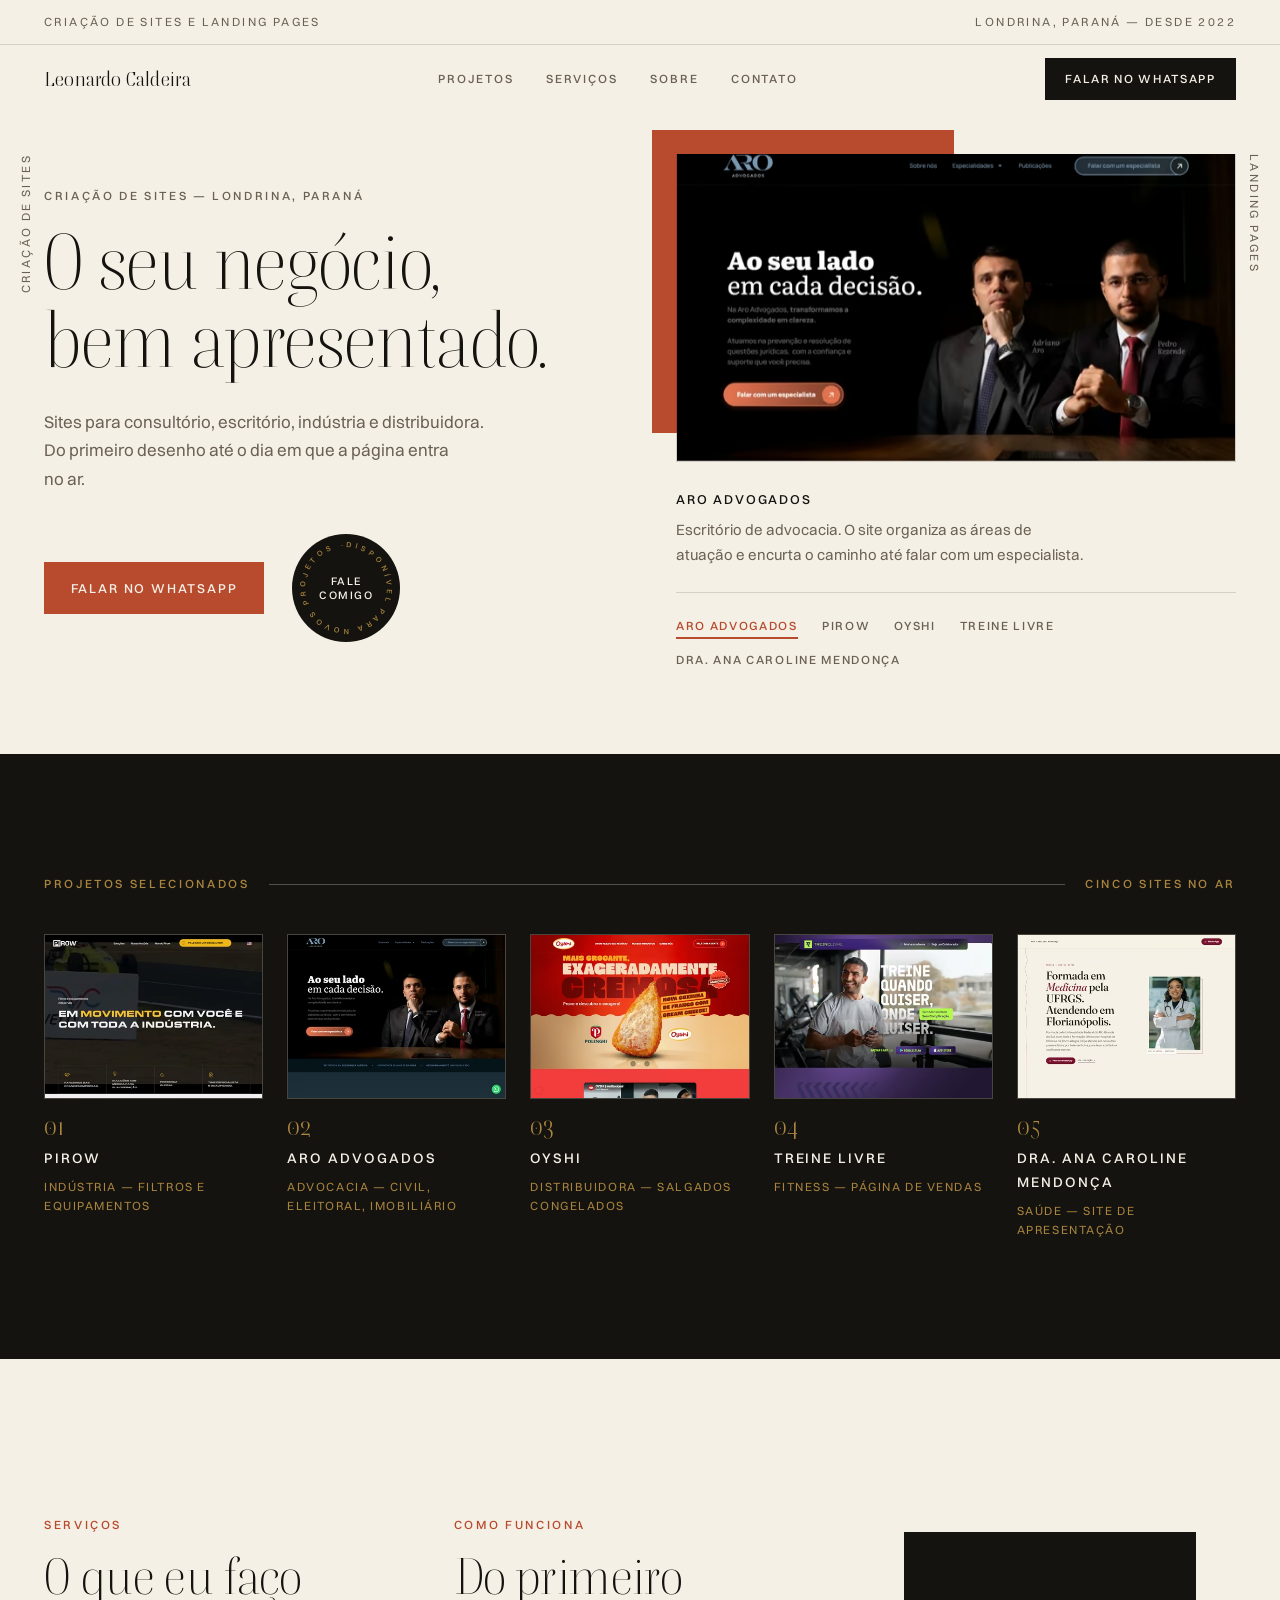
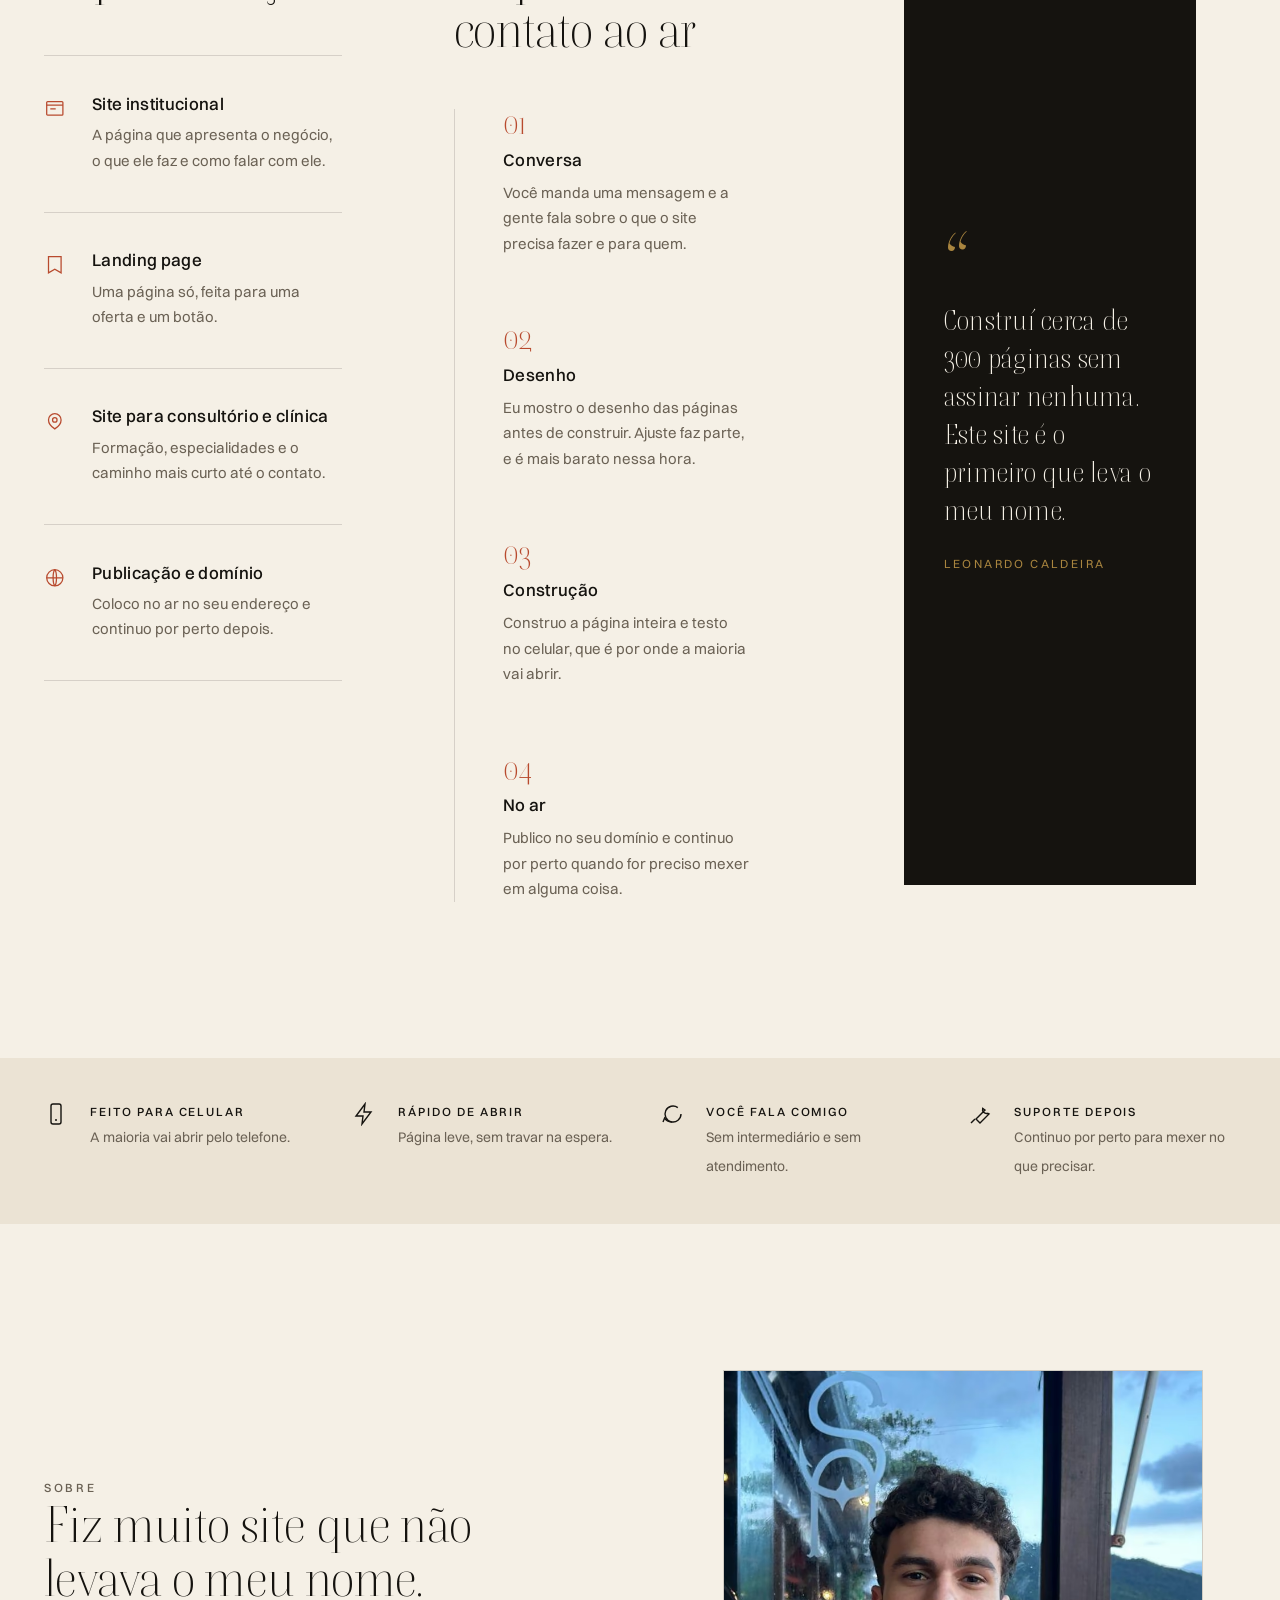
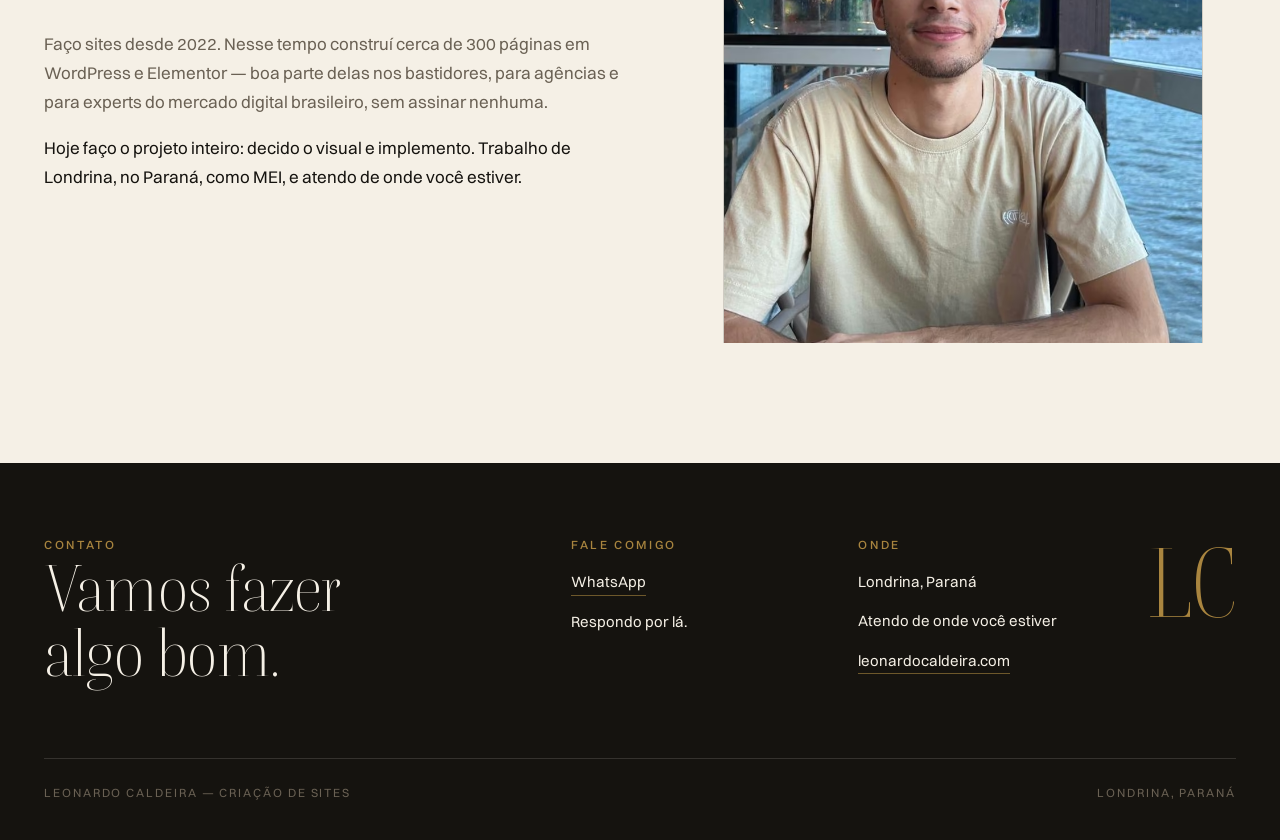
==== index.html @ 340c474a "Publicar portfolio estatico no lugar do WordPress Site em HTML, CSS e JavaScript puros, sem framewor" ====
<!DOCTYPE html>
<html lang="pt-BR">
<head>
<meta charset="utf-8">
<meta name="viewport" content="width=device-width, initial-scale=1">
<title>Criação de sites em Londrina — Leonardo Caldeira</title>
<meta name="description" content="Faço sites para consultório, escritório, indústria e distribuidora. Do primeiro desenho até o dia em que o site entra no ar, com uma pessoa só do começo ao fim.">
<link rel="canonical" href="https://leonardocaldeira.com/">

<meta property="og:type" content="website">
<meta property="og:locale" content="pt_BR">
<meta property="og:url" content="https://leonardocaldeira.com/">
<meta property="og:site_name" content="Leonardo Caldeira">
<meta property="og:title" content="Criação de sites em Londrina — Leonardo Caldeira">
<meta property="og:description" content="Do primeiro desenho até o dia em que o site entra no ar, com uma pessoa só do começo ao fim.">
<meta property="og:image" content="https://leonardocaldeira.com/assets/imagens/og.png">
<meta property="og:image:width" content="1200">
<meta property="og:image:height" content="630">
<meta name="twitter:card" content="summary_large_image">

<link rel="icon" href="assets/favicon.svg" type="image/svg+xml">
<link rel="preload" href="assets/fontes/Boska-Regular.woff2" as="font" type="font/woff2" crossorigin>
<link rel="preload" href="assets/fontes/Switzer-Regular.woff2" as="font" type="font/woff2" crossorigin>
<link rel="stylesheet" href="estilos.css">
<script>if("IntersectionObserver" in window)document.documentElement.classList.add("js")</script>
</head>
<body>

<a class="pular" href="#conteudo">Pular para o conteúdo</a>
<div id="topo" aria-hidden="true"></div>

<div class="barra faixa">
  <div class="limite barra-interna">
    <span>Criação de sites e landing pages</span>
    <span class="oculto-celular">Londrina, Paraná — desde 2022</span>
  </div>
</div>

<header class="nav faixa">
  <div class="limite nav-interna">
    <a class="marca" href="/">Leonardo Caldeira</a>
    <nav aria-label="Seções do site">
      <ul class="nav-links">
        <li><a href="#projetos">Projetos</a></li>
        <li><a href="#servicos">Serviços</a></li>
        <li><a href="#sobre">Sobre</a></li>
        <li><a href="#contato">Contato</a></li>
      </ul>
    </nav>
    <a class="botao botao-escuro" href="https://wa.link/hfa51p" target="_blank" rel="noopener" aria-label="Falar no WhatsApp"><span class="so-largo">Falar no </span>WhatsApp</a>
  </div>
</header>

<main id="conteudo">

  <section class="hero faixa">
    <div class="limite">
      <span class="lateral lateral-esq" aria-hidden="true">Criação de sites</span>
      <span class="lateral lateral-dir" aria-hidden="true">Landing pages</span>

      <div class="hero-grade">
        <div class="hero-texto revela">
          <p class="eyebrow">Criação de sites — Londrina, Paraná</p>
          <h1 class="fatiar">O seu negócio, bem apresentado.</h1>
          <p class="hero-p">Sites para consultório, escritório, indústria e distribuidora. Do primeiro desenho até o dia em que a página entra no ar.</p>
          <div class="hero-acao">
            <a class="botao botao-terra" href="https://wa.link/hfa51p" target="_blank" rel="noopener">Falar no WhatsApp</a>
            <span class="selo" aria-hidden="true">
              <svg viewBox="0 0 120 120">
                <circle cx="60" cy="60" r="60" fill="#15130F"></circle>
                <g class="anel" fill="#A9853F">
                  <path id="volta" d="M60,15 a45,45 0 1,1 -0.1,0" fill="none"></path>
                  <text><textPath href="#volta" startOffset="0" textLength="281" lengthAdjust="spacing">DISPONÍVEL PARA NOVOS PROJETOS ·</textPath></text>
                </g>
              </svg>
              <span class="miolo">Fale<br>comigo</span>
            </span>
          </div>
        </div>

        <div class="hero-obra revela">
          <span class="lastro" aria-hidden="true"></span>

          <div class="vitrine" id="vitrine" role="tabpanel" aria-labelledby="aba-aro">
            <a class="vitrine-link capa" data-parallax="0.06" href="https://aroadvogados.com/" target="_blank" rel="noopener">
              <picture>
                <source type="image/avif" srcset="assets/imagens/hero-aro-640.avif 640w, assets/imagens/hero-aro-1120.avif 1120w" sizes="(min-width: 64rem) 40vw, 92vw">
                <source type="image/webp" srcset="assets/imagens/hero-aro-640.webp 640w, assets/imagens/hero-aro-1120.webp 1120w" sizes="(min-width: 64rem) 40vw, 92vw">
                <img src="assets/imagens/hero-aro-1120.webp" width="1120" height="630" decoding="async" fetchpriority="high"
                     alt="Primeira dobra do site da ARO Advogados: o título Ao seu lado em cada decisão em fundo escuro, ao lado da foto de dois advogados.">
              </picture>
            </a>
            <div class="vitrine-texto" aria-live="polite">
              <b class="vitrine-nome">ARO Advogados</b>
              <p class="vitrine-desc">Escritório de advocacia. O site organiza as áreas de atuação e encurta o caminho até falar com um especialista.</p>
            </div>
          </div>

          <div class="abas" role="tablist" aria-label="Projetos em destaque">
            <button type="button" role="tab" id="aba-aro" aria-controls="vitrine"
                    aria-selected="true" tabindex="0"
                    data-slug="aro" data-nome="ARO Advogados" data-url="https://aroadvogados.com/"
                    data-desc="Escritório de advocacia. O site organiza as áreas de atuação e encurta o caminho até falar com um especialista." data-alt="Primeira dobra do site da ARO Advogados: o título Ao seu lado em cada decisão em fundo escuro, ao lado da foto de dois advogados.">ARO Advogados</button>
            <button type="button" role="tab" id="aba-pirow" aria-controls="vitrine"
                    aria-selected="false" tabindex="-1"
                    data-slug="pirow" data-nome="Pirow" data-url="https://pirow.com.br/"
                    data-desc="Indústria de filtros e equipamentos. O site apresenta as linhas de produto e leva ao contato comercial." data-alt="Primeira dobra do site da Pirow: o título Em movimento com você e com toda a indústria sobre a foto de um equipamento industrial.">Pirow</button>
            <button type="button" role="tab" id="aba-oyshi" aria-controls="vitrine"
                    aria-selected="false" tabindex="-1"
                    data-slug="oyshi" data-nome="Oyshi" data-url="https://oyshi.com.br/"
                    data-desc="Distribuidora de salgados de mandioca congelados. O site fala com food service e com quem revende." data-alt="Primeira dobra do site da Oyshi: o título Mais crocante, exageradamente cremosa em fundo vermelho, ao lado da foto de uma coxinha cortada ao meio.">Oyshi</button>
            <button type="button" role="tab" id="aba-treinelivre" aria-controls="vitrine"
                    aria-selected="false" tabindex="-1"
                    data-slug="treinelivre" data-nome="Treine Livre" data-url="https://orchid-sardine-318056.hostingersite.com/treine-livre/"
                    data-desc="Página de vendas de um produto digital de treino, construída em torno de um botão só." data-alt="Primeira dobra da página do Treine Livre: o título Treine quando quiser, onde quiser sobre a foto de um homem com o celular na academia.">Treine Livre</button>
            <button type="button" role="tab" id="aba-mendonca" aria-controls="vitrine"
                    aria-selected="false" tabindex="-1"
                    data-slug="mendonca" data-nome="Dra. Ana Caroline Mendonça" data-url="https://dranamendonca.com/"
                    data-desc="Site de apresentação de uma médica, com formação, forma de atendimento e canal de contato." data-alt="Primeira dobra do site da Dra. Ana Caroline Mendonça: o texto Formada em Medicina pela UFRGS, atendendo em Florianópolis, ao lado do retrato da médica.">Dra. Ana Caroline Mendonça</button>
          </div>
        </div>
      </div>
    </div>
  </section>

  <section class="projetos escuro faixa" id="projetos">
    <div class="limite">
      <div class="cabeca-secao revela">
        <p class="eyebrow">Projetos selecionados</p>
        <span class="fio" aria-hidden="true"></span>
        <p class="eyebrow">Cinco sites no ar</p>
      </div>

      <ul class="grade-projetos">

        <li class="projeto revela">
          <a href="https://pirow.com.br/" target="_blank" rel="noopener">
            <span class="moldura capa">
              <picture>
                <source type="image/avif" srcset="assets/imagens/pirow-420.avif 420w, assets/imagens/pirow-760.avif 760w" sizes="(min-width: 64rem) 251px, (min-width: 48rem) 44vw, 100vw">
                <source type="image/webp" srcset="assets/imagens/pirow-420.webp 420w, assets/imagens/pirow-760.webp 760w" sizes="(min-width: 64rem) 251px, (min-width: 48rem) 44vw, 100vw">
                <img src="assets/imagens/pirow-760.webp" width="760" height="570" loading="lazy" decoding="async"
                     alt="Primeira dobra do site da Pirow: o título Em movimento com você e com toda a indústria sobre a foto de um equipamento industrial.">
              </picture>
            </span>
            <span class="rotulo-projeto">
              <span class="numero-projeto">01</span>
              <span class="nome-projeto">Pirow</span>
              <span class="tipo-projeto">Indústria — filtros e equipamentos</span>
            </span>
          </a>
        </li>

        <li class="projeto revela">
          <a href="https://aroadvogados.com/" target="_blank" rel="noopener">
            <span class="moldura capa">
              <picture>
                <source type="image/avif" srcset="assets/imagens/aro-420.avif 420w, assets/imagens/aro-760.avif 760w" sizes="(min-width: 64rem) 251px, (min-width: 48rem) 44vw, 100vw">
                <source type="image/webp" srcset="assets/imagens/aro-420.webp 420w, assets/imagens/aro-760.webp 760w" sizes="(min-width: 64rem) 251px, (min-width: 48rem) 44vw, 100vw">
                <img src="assets/imagens/aro-760.webp" width="760" height="570" loading="lazy" decoding="async"
                     alt="Primeira dobra do site da ARO Advogados: o título Ao seu lado em cada decisão em fundo escuro, ao lado da foto de dois advogados.">
              </picture>
            </span>
            <span class="rotulo-projeto">
              <span class="numero-projeto">02</span>
              <span class="nome-projeto">ARO Advogados</span>
              <span class="tipo-projeto">Advocacia — civil, eleitoral, imobiliário</span>
            </span>
          </a>
        </li>

        <li class="projeto revela">
          <a href="https://oyshi.com.br/" target="_blank" rel="noopener">
            <span class="moldura capa">
              <picture>
                <source type="image/avif" srcset="assets/imagens/oyshi-420.avif 420w, assets/imagens/oyshi-760.avif 760w" sizes="(min-width: 64rem) 251px, (min-width: 48rem) 44vw, 100vw">
                <source type="image/webp" srcset="assets/imagens/oyshi-420.webp 420w, assets/imagens/oyshi-760.webp 760w" sizes="(min-width: 64rem) 251px, (min-width: 48rem) 44vw, 100vw">
                <img src="assets/imagens/oyshi-760.webp" width="760" height="570" loading="lazy" decoding="async"
                     alt="Primeira dobra do site da Oyshi: o título Mais crocante, exageradamente cremosa em fundo vermelho, ao lado da foto de uma coxinha cortada ao meio.">
              </picture>
            </span>
            <span class="rotulo-projeto">
              <span class="numero-projeto">03</span>
              <span class="nome-projeto">Oyshi</span>
              <span class="tipo-projeto">Distribuidora — salgados congelados</span>
            </span>
          </a>
        </li>

        <li class="projeto revela">
          <a href="https://orchid-sardine-318056.hostingersite.com/treine-livre/" target="_blank" rel="noopener">
            <span class="moldura capa">
              <picture>
                <source type="image/avif" srcset="assets/imagens/treinelivre-420.avif 420w, assets/imagens/treinelivre-760.avif 760w" sizes="(min-width: 64rem) 251px, (min-width: 48rem) 44vw, 100vw">
                <source type="image/webp" srcset="assets/imagens/treinelivre-420.webp 420w, assets/imagens/treinelivre-760.webp 760w" sizes="(min-width: 64rem) 251px, (min-width: 48rem) 44vw, 100vw">
                <img src="assets/imagens/treinelivre-760.webp" width="760" height="570" loading="lazy" decoding="async"
                     alt="Primeira dobra da página do Treine Livre: o título Treine quando quiser, onde quiser sobre a foto de um homem com o celular na academia.">
              </picture>
            </span>
            <span class="rotulo-projeto">
              <span class="numero-projeto">04</span>
              <span class="nome-projeto">Treine Livre</span>
              <span class="tipo-projeto">Fitness — página de vendas</span>
            </span>
          </a>
        </li>

        <li class="projeto revela">
          <a href="https://dranamendonca.com/" target="_blank" rel="noopener">
            <span class="moldura capa">
              <picture>
                <source type="image/avif" srcset="assets/imagens/mendonca-420.avif 420w, assets/imagens/mendonca-760.avif 760w" sizes="(min-width: 64rem) 251px, (min-width: 48rem) 44vw, 100vw">
                <source type="image/webp" srcset="assets/imagens/mendonca-420.webp 420w, assets/imagens/mendonca-760.webp 760w" sizes="(min-width: 64rem) 251px, (min-width: 48rem) 44vw, 100vw">
                <img src="assets/imagens/mendonca-760.webp" width="760" height="570" loading="lazy" decoding="async"
                     alt="Primeira dobra do site da Dra. Ana Caroline Mendonça: o texto Formada em Medicina pela UFRGS, atendendo em Florianópolis, ao lado do retrato da médica.">
              </picture>
            </span>
            <span class="rotulo-projeto">
              <span class="numero-projeto">05</span>
              <span class="nome-projeto">Dra. Ana Caroline Mendonça</span>
              <span class="tipo-projeto">Saúde — site de apresentação</span>
            </span>
          </a>
        </li>

      </ul>
    </div>
  </section>

  <section class="oficina faixa" id="servicos">
    <div class="limite oficina-grade">

      <div class="revela">
        <p class="eyebrow eyebrow-terra">Serviços</p>
        <h2 class="fatiar">O que eu faço</h2>
        <ul class="lista-servicos">
          <li class="servico">
            <svg viewBox="0 0 24 24" fill="none" stroke="currentColor" stroke-width="1.4" aria-hidden="true"><rect x="3" y="4" width="18" height="15" rx="1"/><path d="M3 8h18M7 12h6"/></svg>
            <div>
              <h3>Site institucional</h3>
              <p>A página que apresenta o negócio, o que ele faz e como falar com ele.</p>
            </div>
          </li>
          <li class="servico">
            <svg viewBox="0 0 24 24" fill="none" stroke="currentColor" stroke-width="1.4" aria-hidden="true"><path d="M5 3h14v18l-7-4-7 4z"/></svg>
            <div>
              <h3>Landing page</h3>
              <p>Uma página só, feita para uma oferta e um botão.</p>
            </div>
          </li>
          <li class="servico">
            <svg viewBox="0 0 24 24" fill="none" stroke="currentColor" stroke-width="1.4" aria-hidden="true"><path d="M12 21s-7-4.5-7-10a7 7 0 0 1 14 0c0 5.5-7 10-7 10z"/><circle cx="12" cy="11" r="2.5"/></svg>
            <div>
              <h3>Site para consultório e clínica</h3>
              <p>Formação, especialidades e o caminho mais curto até o contato.</p>
            </div>
          </li>
          <li class="servico">
            <svg viewBox="0 0 24 24" fill="none" stroke="currentColor" stroke-width="1.4" aria-hidden="true"><circle cx="12" cy="12" r="9"/><path d="M3 12h18M12 3c2.5 3 2.5 15 0 18M12 3c-2.5 3-2.5 15 0 18"/></svg>
            <div>
              <h3>Publicação e domínio</h3>
              <p>Coloco no ar no seu endereço e continuo por perto depois.</p>
            </div>
          </li>
        </ul>
      </div>

      <div class="revela">
        <p class="eyebrow eyebrow-terra">Como funciona</p>
        <h2 class="fatiar">Do primeiro contato ao ar</h2>
        <ol class="lista-passos">
          <li class="passo">
            <span class="num">01</span>
            <h3>Conversa</h3>
            <p>Você manda uma mensagem e a gente fala sobre o que o site precisa fazer e para quem.</p>
          </li>
          <li class="passo">
            <span class="num">02</span>
            <h3>Desenho</h3>
            <p>Eu mostro o desenho das páginas antes de construir. Ajuste faz parte, e é mais barato nessa hora.</p>
          </li>
          <li class="passo">
            <span class="num">03</span>
            <h3>Construção</h3>
            <p>Construo a página inteira e testo no celular, que é por onde a maioria vai abrir.</p>
          </li>
          <li class="passo">
            <span class="num">04</span>
            <h3>No ar</h3>
            <p>Publico no seu domínio e continuo por perto quando for preciso mexer em alguma coisa.</p>
          </li>
        </ol>
      </div>

      <figure class="citacao revela">
        <span class="aspas" aria-hidden="true">&ldquo;</span>
        <blockquote>Construí cerca de 300 páginas sem assinar nenhuma. Este site é o primeiro que leva o meu nome.</blockquote>
        <figcaption>Leonardo Caldeira</figcaption>
      </figure>

    </div>
  </section>

  <section class="garantias faixa">
    <div class="limite">
      <ul class="lista-garantias">
        <li class="garantia">
          <svg viewBox="0 0 24 24" fill="none" stroke="currentColor" stroke-width="1.4" aria-hidden="true"><rect x="7" y="2" width="10" height="20" rx="2"/><path d="M11 18h2"/></svg>
          <div><b>Feito para celular</b><span>A maioria vai abrir pelo telefone.</span></div>
        </li>
        <li class="garantia">
          <svg viewBox="0 0 24 24" fill="none" stroke="currentColor" stroke-width="1.4" aria-hidden="true"><path d="M13 2 4 14h7l-1 8 9-12h-7z"/></svg>
          <div><b>Rápido de abrir</b><span>Página leve, sem travar na espera.</span></div>
        </li>
        <li class="garantia">
          <svg viewBox="0 0 24 24" fill="none" stroke="currentColor" stroke-width="1.4" aria-hidden="true"><path d="M21 12a8 8 0 1 1-3.2-6.4"/><path d="M3 20l1.6-4A8 8 0 0 0 12 20"/></svg>
          <div><b>Você fala comigo</b><span>Sem intermediário e sem atendimento.</span></div>
        </li>
        <li class="garantia">
          <svg viewBox="0 0 24 24" fill="none" stroke="currentColor" stroke-width="1.4" aria-hidden="true"><path d="M14.7 6.3a4 4 0 0 0 5 5L21 12l-9 9-4-4 9-9z"/><path d="M3 21l4-4"/></svg>
          <div><b>Suporte depois</b><span>Continuo por perto para mexer no que precisar.</span></div>
        </li>
      </ul>
    </div>
  </section>

  <section class="sobre faixa" id="sobre">
    <div class="limite sobre-grade">
      <div class="revela">
        <p class="eyebrow eyebrow-terra">Sobre</p>
        <h2 class="fatiar">Fiz muito site que não levava o meu nome.</h2>
        <p>Faço sites desde 2022. Nesse tempo construí cerca de 300 páginas em WordPress e Elementor — boa parte delas nos bastidores, para agências e para experts do mercado digital brasileiro, sem assinar nenhuma.</p>
        <p class="destaque">Hoje faço o projeto inteiro: decido o visual e implemento. Trabalho de Londrina, no Paraná, como MEI, e atendo de onde você estiver.</p>
      </div>
      <div class="revela">
        <picture class="capa capa-retrato" data-parallax="0.05">
          <source type="image/avif" srcset="assets/imagens/leonardo-420.avif 420w, assets/imagens/leonardo-840.avif 840w" sizes="(min-width: 64rem) 27rem, 92vw">
          <source type="image/webp" srcset="assets/imagens/leonardo-420.webp 420w, assets/imagens/leonardo-840.webp 840w" sizes="(min-width: 64rem) 27rem, 92vw">
          <img class="retrato-sobre" src="assets/imagens/leonardo-840.webp" width="840" height="1050" loading="lazy" decoding="async"
               alt="Leonardo Caldeira sentado a uma mesa diante de uma janela, com o mar ao fundo no fim da tarde.">
        </picture>
      </div>
    </div>
  </section>

  <!-- Espaço reservado para depoimentos, quando houver autorização dos clientes.
       Entra entre a seção Sobre e a de Contato, com a mesma grade de colunas. -->

  <section class="contato escuro faixa" id="contato">
    <div class="limite contato-grade">
      <div class="revela">
        <p class="eyebrow">Contato</p>
        <h2 class="fatiar">Vamos fazer algo bom.</h2>
      </div>
      <div class="bloco-contato revela">
        <p class="eyebrow">Fale comigo</p>
        <a href="https://wa.link/hfa51p" target="_blank" rel="noopener">WhatsApp</a>
        <span>Respondo por lá.</span>
      </div>
      <div class="bloco-contato revela">
        <p class="eyebrow">Onde</p>
        <span>Londrina, Paraná</span>
        <span>Atendo de onde você estiver</span>
        <a href="https://leonardocaldeira.com">leonardocaldeira.com</a>
      </div>
      <p class="monograma" aria-hidden="true">LC</p>
    </div>
  </section>

</main>

<footer class="rodape faixa">
  <div class="limite rodape-interno">
    <span>Leonardo Caldeira — criação de sites</span>
    <span>Londrina, Paraná</span>
  </div>
</footer>

<script type="module" src="assets/js/principal.js"></script>
</body>
</html>
---- estilos.css ----
/* ------------------------------------------------------------------
   Portfólio Leonardo Caldeira — direção editorial creme.
   Mobile primeiro. Toda cor e toda medida saem dos tokens abaixo.
   ------------------------------------------------------------------ */

@font-face {
  font-family: 'Boska';
  src: url('assets/fontes/Boska-Light.woff2') format('woff2');
  font-weight: 300;
  font-style: normal;
  font-display: swap;
}
@font-face {
  font-family: 'Boska';
  src: url('assets/fontes/Boska-Regular.woff2') format('woff2');
  font-weight: 400;
  font-style: normal;
  font-display: swap;
}
@font-face {
  font-family: 'Switzer';
  src: url('assets/fontes/Switzer-Regular.woff2') format('woff2');
  font-weight: 400;
  font-style: normal;
  font-display: swap;
}
@font-face {
  font-family: 'Switzer';
  src: url('assets/fontes/Switzer-Medium.woff2') format('woff2');
  font-weight: 500;
  font-style: normal;
  font-display: swap;
}

:root {
  --areia:  #F5F0E6;   /* fundo creme principal */
  --linho:  #EBE3D4;   /* faixa creme alternativa */
  --tinta:  #15130F;   /* quase-preto: texto e blocos escuros */
  --carvao: #221F19;   /* superfície dentro do bloco escuro */
  --terra:  #B84A2E;   /* acento terracota — 4,56:1 sobre areia */
  --ouro:   #A9853F;   /* acento dourado — 5,40:1 sobre tinta */
  --pedra:  #6A6154;   /* texto secundário — 5,36:1 sobre areia */

  --display: 'Boska', 'Times New Roman', Georgia, serif;
  --corpo: 'Switzer', system-ui, -apple-system, 'Segoe UI', sans-serif;

  --suave: cubic-bezier(0.16, 1, 0.3, 1);
  --resposta: 260ms;

  --margem: 1.4rem;
  --respiro: 4.5rem;
  --medida: 62ch;
}

*, *::before, *::after { box-sizing: border-box; }

html { -webkit-text-size-adjust: 100%; scroll-behavior: smooth; }

body {
  margin: 0;
  background: var(--areia);
  color: var(--tinta);
  font-family: var(--corpo);
  font-size: 1.0625rem;
  line-height: 1.7;
  -webkit-font-smoothing: antialiased;
  overflow-x: hidden;
}

img { max-width: 100%; height: auto; display: block; }
a { color: inherit; }

:focus-visible {
  outline: 2px solid var(--terra);
  outline-offset: 3px;
}
.escuro :focus-visible { outline-color: var(--ouro); }

.pular {
  position: absolute;
  left: -9999px;
  top: 0;
  z-index: 80;
  background: var(--tinta);
  color: var(--areia);
  padding: 0.75rem 1.25rem;
  text-decoration: none;
}
.pular:focus { left: 0; }

#topo { height: 1px; }

/* ---------------------------------------------------------------- base */

h1, h2, h3 {
  font-family: var(--display);
  font-weight: 300;
  line-height: 1.05;
  letter-spacing: -0.012em;
  margin: 0;
  text-wrap: balance;
}

h2 { font-size: clamp(1.9rem, 4.4vw, 3.2rem); }
h3 { font-size: 1.0625rem; font-family: var(--corpo); font-weight: 500; letter-spacing: 0.02em; }

p { margin: 0 0 1.1rem; max-width: var(--medida); text-wrap: pretty; }

.faixa { padding-inline: var(--margem); }
.limite { max-width: 90rem; margin-inline: auto; }
section { padding-block: var(--respiro); }

/* Rótulo em caixa-alta espaçada: o tique editorial das referências. */
.eyebrow {
  font-size: 0.75rem;
  font-weight: 500;
  letter-spacing: 0.22em;
  text-transform: uppercase;
  color: var(--pedra);
  margin: 0;
}
.eyebrow-terra { color: var(--terra); }
.eyebrow-ouro { color: var(--ouro); }

/* Título de seção com fio correndo até a borda, como nas referências. */
.cabeca-secao {
  display: flex;
  align-items: center;
  gap: 1.25rem;
  margin-bottom: 2.5rem;
}
.cabeca-secao .fio {
  flex: 1;
  height: 1px;
  background: currentColor;
  opacity: 0.28;
}

.escuro { background: var(--tinta); color: var(--areia); }
.escuro .eyebrow { color: var(--ouro); }

/* ---------------------------------------------------------------- botões */

.botao {
  display: inline-block;
  font-family: var(--corpo);
  font-weight: 500;
  font-size: 0.8125rem;
  letter-spacing: 0.14em;
  text-transform: uppercase;
  line-height: 1;
  padding: 1.15rem 1.6rem;
  text-decoration: none;
  border: 1px solid transparent;
  transition: background-color var(--resposta) ease, color var(--resposta) ease,
              border-color var(--resposta) ease;
}
.botao-escuro { background: var(--tinta); color: var(--areia); }
.botao-escuro:hover { background: var(--terra); }

.botao-terra { background: var(--terra); color: var(--areia); }
.botao-terra:hover { background: var(--tinta); }

.botao-vazado {
  border-color: currentColor;
  background: transparent;
}
.botao-vazado:hover { background: var(--ouro); border-color: var(--ouro); color: var(--tinta); }

/* ---------------------------------------------------------------- topo */

.barra {
  border-bottom: 1px solid rgba(21, 19, 15, 0.14);
  font-size: 0.75rem;
  letter-spacing: 0.2em;
  text-transform: uppercase;
  color: var(--pedra);
}
.barra-interna {
  display: flex;
  justify-content: space-between;
  gap: 1rem;
  padding-block: 0.7rem;
}
.barra .oculto-celular { display: none; }

.nav {
  position: sticky;
  top: 0;
  z-index: 50;
  background: var(--areia);
  border-bottom: 1px solid transparent;
  transition: border-color var(--resposta) ease;
}
.nav.rolou { border-bottom-color: rgba(21, 19, 15, 0.14); }

.nav-interna {
  display: flex;
  align-items: center;
  justify-content: space-between;
  gap: 1rem;
  padding-block: 0.85rem;
}
.marca {
  font-family: var(--display);
  font-size: 1.05rem;
  white-space: nowrap;
  letter-spacing: 0.01em;
  text-decoration: none;
}
.nav-links {
  display: none;
  gap: 2rem;
  list-style: none;
  margin: 0;
  padding: 0;
  font-size: 0.75rem;
  letter-spacing: 0.16em;
  text-transform: uppercase;
  font-weight: 500;
}
.nav-links a {
  text-decoration: none;
  color: var(--pedra);
  padding-block: 0.3rem;
  border-bottom: 1px solid transparent;
  transition: color var(--resposta) ease, border-color var(--resposta) ease;
}
.nav-links a:hover { color: var(--terra); border-bottom-color: var(--terra); }

.nav .botao { padding: 0.95rem 1rem; font-size: 0.75rem; white-space: nowrap; }

/* No celular o botão da nav encurta para a marca caber numa linha só. */
.so-largo { display: none; }

/* ---------------------------------------------------------------- hero */

.hero { position: relative; padding-block: 3rem 5rem; }

.hero h1 {
  font-size: clamp(2.5rem, 5.9vw, 4.75rem);
  line-height: 1.03;
  margin: 1.1rem 0 1.75rem;
}

.hero-p { color: var(--pedra); max-width: 44ch; margin-bottom: 2.5rem; }

/* O selo anda junto com o botão: os dois falam da mesma coisa. */
.hero-acao {
  display: flex;
  align-items: center;
  gap: 1.75rem;
  flex-wrap: wrap;
}

.selo {
  position: relative;
  flex: none;
  width: 6.75rem;
  height: 6.75rem;
}
.selo svg { width: 100%; height: 100%; display: block; }
.selo .anel { animation: girar 26s linear infinite; transform-origin: 50% 50%; }
.selo text { font-family: var(--corpo); font-size: 8.4px; letter-spacing: 0.16em; font-weight: 500; }
.selo .miolo {
  position: absolute;
  inset: 0;
  display: grid;
  place-items: center;
  font-size: 0.6875rem;
  letter-spacing: 0.14em;
  text-transform: uppercase;
  font-weight: 500;
  color: var(--areia);
  text-align: center;
  line-height: 1.3;
}

@keyframes girar { to { transform: rotate(360deg); } }

/* A vitrine: uma captura real grande, com bloco terracota atrás, e as abas
   embaixo. Quem troca de projeto é o visitante — nada gira sozinho. */
.hero-obra {
  position: relative;
  margin: 3.5rem 0 0;
}
.hero-obra .lastro {
  position: absolute;
  top: -1.5rem;
  left: -1.5rem;
  width: 54%;
  aspect-ratio: 1;
  background: var(--terra);
  z-index: 0;
}
.vitrine {
  position: relative;
  z-index: 1;
}
.vitrine-link { display: block; }
.vitrine img {
  width: 100%;
  border: 1px solid rgba(21, 19, 15, 0.16);
  transition: border-color var(--resposta) ease, opacity 320ms ease;
}
.vitrine-link:hover img,
.vitrine-link:focus-visible img { border-color: var(--terra); }


.vitrine-texto {
  margin-top: 1.1rem;
  min-height: 5.5rem;
}
.vitrine-nome {
  display: block;
  font-size: 0.8125rem;
  font-weight: 500;
  letter-spacing: 0.14em;
  text-transform: uppercase;
}
.vitrine-desc {
  margin: 0.45rem 0 0;
  font-size: 0.9375rem;
  color: var(--pedra);
  max-width: 46ch;
}

/* Sem JavaScript não há troca, então as abas nem aparecem: fica a vitrine
   estática, que continua íntegra. */
.abas { display: none; }
.js .abas {
  display: flex;
  flex-wrap: wrap;
  gap: 0.5rem 1.5rem;
  position: relative;
  z-index: 1;
  margin-top: 1.5rem;
  padding-top: 1.25rem;
  border-top: 1px solid rgba(21, 19, 15, 0.14);
}
.abas [role="tab"] {
  appearance: none;
  background: none;
  border: 0;
  padding: 0.3rem 0;
  font-family: var(--corpo);
  font-size: 0.75rem;
  font-weight: 500;
  letter-spacing: 0.14em;
  text-transform: uppercase;
  color: var(--pedra);
  cursor: pointer;
  border-bottom: 1px solid transparent;
  transition: color var(--resposta) ease, border-color var(--resposta) ease;
}
.abas [role="tab"]:hover { color: var(--tinta); }
.abas [role="tab"][aria-selected="true"] {
  color: var(--terra);
  border-bottom-color: var(--terra);
}

/* Etiquetas verticais nas laterais, como nas referências. */
.lateral { display: none; }

/* ---------------------------------------------------------------- projetos */

.projetos { padding-block: var(--respiro); }

.grade-projetos {
  list-style: none;
  margin: 0;
  padding: 0;
  display: grid;
  gap: 2.25rem;
}

.projeto a { display: block; text-decoration: none; }

.moldura {
  display: block;
  border: 1px solid rgba(245, 240, 230, 0.18);
  background: var(--carvao);
  overflow: hidden;
  transition: border-color var(--resposta) ease;
}
.moldura img { width: 100%; transition: transform 700ms var(--suave); }

.projeto a:hover .moldura,
.projeto a:focus-visible .moldura { border-color: var(--ouro); }
.projeto a:hover .moldura img { transform: scale(1.03); }

.rotulo-projeto { display: block; padding-top: 1rem; }
.numero-projeto {
  display: block;
  font-family: var(--display);
  font-size: 1.5rem;
  color: var(--ouro);
  line-height: 1;
  margin-bottom: 0.5rem;
}
.nome-projeto {
  display: block;
  font-size: 0.875rem;
  font-weight: 500;
  letter-spacing: 0.14em;
  text-transform: uppercase;
}
.tipo-projeto {
  display: block;
  font-size: 0.75rem;
  letter-spacing: 0.13em;
  text-transform: uppercase;
  color: var(--ouro);
  margin-top: 0.35rem;
  line-height: 1.6;
}

/* ---------------------------------------------------------------- serviços */

.oficina { background: var(--areia); padding-block: calc(var(--respiro) * 1.3); }
.oficina h2 { margin-bottom: 3.25rem; }
.oficina .eyebrow { margin-bottom: 0.9rem; }
.oficina-grade { display: grid; gap: 5.5rem; }

.lista-servicos, .lista-passos {
  list-style: none;
  margin: 0;
  padding: 0;
}

.servico {
  display: grid;
  grid-template-columns: 1.75rem 1fr;
  gap: 1.25rem;
  padding-block: 2.4rem;
  border-top: 1px solid rgba(21, 19, 15, 0.14);
}
.servico:last-child { border-bottom: 1px solid rgba(21, 19, 15, 0.14); }
.servico svg { width: 1.35rem; height: 1.35rem; color: var(--terra); margin-top: 0.2rem; }
.servico p { font-size: 0.9375rem; color: var(--pedra); margin: 0.6rem 0 0; }

.lista-passos { border-left: 1px solid rgba(21, 19, 15, 0.14); padding-left: 3rem; }
.passo { position: relative; padding-block: 0 4.25rem; }
.passo:last-child { padding-bottom: 0; }
.passo .num {
  font-family: var(--display);
  font-weight: 300;
  font-size: 1.9rem;
  color: var(--terra);
  line-height: 1;
  display: block;
  margin-bottom: 0.7rem;
}
.passo p { font-size: 0.9375rem; color: var(--pedra); margin: 0.7rem 0 0; }

.citacao {
  background: var(--tinta);
  color: var(--areia);
  padding: 2.5rem 2rem;
  position: relative;
}
.citacao .aspas {
  font-family: var(--display);
  font-size: 5rem;
  line-height: 0.6;
  color: var(--ouro);
  display: block;
  margin-bottom: 0.75rem;
}
.citacao blockquote {
  margin: 0;
  font-family: var(--display);
  font-weight: 300;
  font-size: 1.35rem;
  line-height: 1.4;
  letter-spacing: 0.01em;
}
.citacao figcaption {
  margin-top: 1.5rem;
  font-size: 0.75rem;
  letter-spacing: 0.2em;
  text-transform: uppercase;
  color: var(--ouro);
}

/* ---------------------------------------------------------------- garantias */

.garantias { background: var(--linho); padding-block: 2.75rem; }
.lista-garantias {
  list-style: none;
  margin: 0;
  padding: 0;
  display: grid;
  gap: 1.75rem;
}
.garantia { display: grid; grid-template-columns: 2rem 1fr; gap: 0.9rem; align-items: start; }
.garantia svg { width: 1.5rem; height: 1.5rem; color: var(--tinta); }
.garantia b {
  display: block;
  font-size: 0.75rem;
  font-weight: 500;
  letter-spacing: 0.16em;
  text-transform: uppercase;
}
.garantia span { font-size: 0.875rem; color: var(--pedra); }

/* ---------------------------------------------------------------- sobre */

.sobre-grade { display: grid; gap: 2.5rem; align-items: start; }
.retrato-sobre { border: 1px solid rgba(21, 19, 15, 0.16); max-width: 22rem; }
.sobre p { color: var(--pedra); }
.sobre h2 { margin-bottom: 1.5rem; }
.sobre .destaque { color: var(--tinta); }

/* ---------------------------------------------------------------- contato */

.contato { background: var(--tinta); color: var(--areia); padding-block: 4.5rem; }
.contato h2 { font-size: clamp(2.2rem, 7vw, 4rem); line-height: 1.02; }
.contato-grade { display: grid; gap: 2.75rem; }
.bloco-contato { display: grid; gap: 0.85rem; align-content: start; }
.bloco-contato a, .bloco-contato span { font-size: 0.9375rem; color: var(--areia); text-decoration: none; }
.bloco-contato a { border-bottom: 1px solid rgba(169, 133, 63, 0.6); width: fit-content; }
.bloco-contato a:hover { color: var(--ouro); }

.monograma {
  font-family: var(--display);
  font-weight: 300;
  font-size: clamp(3.5rem, 12vw, 6rem);
  color: var(--ouro);
  line-height: 1;
  letter-spacing: -0.02em;
}

.rodape {
  background: var(--tinta);
  color: var(--pedra);
  font-size: 0.75rem;
  letter-spacing: 0.16em;
  text-transform: uppercase;
  padding-bottom: 2.25rem;
}
.rodape-interno {
  border-top: 1px solid rgba(245, 240, 230, 0.14);
  padding-top: 1.5rem;
  display: flex;
  flex-wrap: wrap;
  gap: 0.5rem 1.5rem;
  justify-content: space-between;
}

/* ---------------------------------------------------------------- tablet */

@media (min-width: 48rem) {
  :root { --margem: 2rem; --respiro: 6rem; }

  .barra .oculto-celular { display: inline; }
  .grade-projetos { grid-template-columns: repeat(2, 1fr); gap: 2.5rem 1.75rem; }
  .lista-garantias { grid-template-columns: repeat(2, 1fr); gap: 2rem; }
  .oficina-grade { grid-template-columns: repeat(2, 1fr); gap: 3rem; }
  .citacao { grid-column: 1 / -1; }
  .sobre-grade { grid-template-columns: minmax(0, 3fr) minmax(0, 2.6fr); gap: 3.5rem; align-items: center; }
  .retrato-sobre { max-width: 100%; }
  .contato-grade { grid-template-columns: repeat(2, 1fr); gap: 3rem; }
}

/* ---------------------------------------------------------------- desktop */

@media (min-width: 64rem) {
  :root { --margem: 2.75rem; --respiro: 7.5rem; }

  .nav-links { display: flex; }
  .nav .botao { padding: 0.85rem 1.2rem; }
  .marca { font-size: 1.25rem; }
  .so-largo { display: inline; }

  .hero { padding-block: 2.5rem 5rem; }
  .hero .limite { position: relative; }

  .hero-grade {
    display: grid;
    grid-template-columns: minmax(0, 6fr) minmax(0, 6fr);
    gap: 4.5rem;
    align-items: center;
  }

  .hero-obra { margin: 0; }
  .vitrine-texto { min-height: 4.5rem; }

  .lateral {
    display: block;
    position: absolute;
    top: 0;
    font-size: 0.75rem;
    letter-spacing: 0.2em;
    text-transform: uppercase;
    color: var(--pedra);
    writing-mode: vertical-rl;
  }
  .lateral-esq { left: -1.75rem; transform: rotate(180deg); }
  .lateral-dir { right: -1.75rem; }

  .grade-projetos { grid-template-columns: repeat(5, 1fr); gap: 1.5rem; }

  .oficina-grade {
    grid-template-columns: minmax(0, 4fr) minmax(0, 4fr) minmax(0, 5fr);
    gap: 7rem;
    align-items: start;
  }
  /* A citação acompanha a altura das colunas ao lado, senão sobra buraco. */
  .citacao {
    grid-column: auto;
    padding: 3rem 2.5rem;
    align-self: stretch;
    display: flex;
    flex-direction: column;
    justify-content: center;
  }
  .citacao blockquote { font-size: 1.7rem; }

  .lista-garantias { grid-template-columns: repeat(4, 1fr); gap: 2.5rem; }

  .sobre-grade { gap: 5.5rem; align-items: center; }
  .retrato-sobre { max-width: 30rem; }

  .contato-grade {
    grid-template-columns: minmax(0, 6fr) minmax(0, 3fr) minmax(0, 3fr) auto;
    gap: 3rem;
    align-items: start;
  }
  .monograma { justify-self: end; }
}


/* ---------------------------------------------------------------- movimento

   Vocabulário único para a página inteira: uma curva de easing, tempos longos,
   e só transform e opacity. Nada dispara mais de uma vez.
   O estado final é o padrão do CSS: sem JavaScript, tudo aparece inteiro. */

:root { --lento: 1150ms; --lentissimo: 1500ms; }

/* 1. Título revelado linha a linha, subindo por trás de uma máscara.
      O padding compensa o corte de descendentes (g, p, ç). */
.js .fatiar .linha {
  display: block;
  overflow: hidden;
  padding-bottom: 0.12em;
  margin-bottom: -0.12em;
}
.js .fatiar .linha-interna {
  display: block;
  transform: translateY(112%);
  transition: transform var(--lento) var(--suave);
}
.js .fatiar.visto .linha-interna { transform: translateY(0); }

/* 2. Imagem que entra sob cortina, com a escala assentando depois. */
.js .capa {
  position: relative;
  overflow: hidden;
  display: block;
}
.js .capa::after {
  content: '';
  position: absolute;
  inset: -1px;
  z-index: 2;
  background: var(--capa-cor, var(--areia));
  transform-origin: 100% 50%;
  transition: transform var(--lento) var(--suave);
}
.js .capa.visto::after { transform: scaleX(0); }
.js .revela:has(.fatiar) { transform: none; }

.js .capa img {
  transform: scale(1.14) translateY(var(--desvio, 0px));
  transition: transform var(--lentissimo) var(--suave);
}
.js .capa.visto img { transform: scale(1) translateY(var(--desvio, 0px)); }

.escuro { --capa-cor: var(--tinta); }

/* O hover do cartão só entra depois que a revelação terminou. */
.js .projeto a:hover .capa.visto img,
.js .projeto a:focus-visible .capa.visto img { transform: scale(1.04) translateY(var(--desvio, 0px)); }
.js .projeto a .capa img { transition: transform var(--lentissimo) var(--suave); }

/* 3. Parallax: deslocamento pequeno, só transform, escrito por rAF. */
.js [data-parallax] img { will-change: transform; }
.js [data-parallax] img { --desvio: 0px; }

/* 4. Botão com preenchimento deslizando de baixo. */
.botao { position: relative; overflow: hidden; z-index: 0; }
.botao::before {
  content: '';
  position: absolute;
  inset: 0;
  z-index: -1;
  background: var(--preenche, var(--tinta));
  transform: translateY(101%);
  transition: transform 460ms var(--suave);
}
.botao:hover::before, .botao:focus-visible::before { transform: translateY(0); }
.botao-terra { --preenche: var(--tinta); }
.botao-escuro { --preenche: var(--terra); }
.botao-escuro:hover, .botao-terra:hover { background-color: inherit; }

/* 5. Fio da navegação e das abas correndo da esquerda. */
.nav-links a, .abas [role="tab"] { position: relative; border-bottom-color: transparent; }
.nav-links a::after, .abas [role="tab"]::after {
  content: '';
  position: absolute;
  left: 0;
  right: 0;
  bottom: 0;
  height: 1px;
  background: var(--terra);
  transform: scaleX(0);
  transform-origin: 100% 50%;
  transition: transform 420ms var(--suave);
}
.nav-links a:hover::after,
.abas [role="tab"]:hover::after,
.abas [role="tab"][aria-selected="true"]::after {
  transform: scaleX(1);
  transform-origin: 0 50%;
}

/* 6. A troca de projeto na vitrine passa a mesma cortina. */
.js .vitrine.trocando .vitrine-link::after { transform: scaleX(1); transform-origin: 0 50%; }

/* ---------------------------------------------------------------- movimento herdado

   Revelação contida na entrada de cada bloco, e o selo girando devagar.
   O estado final é o padrão: sem JavaScript, a página aparece inteira. */

.js .revela {
  opacity: 0;
  transform: translateY(18px);
  transition: opacity 800ms ease-out, transform 1000ms var(--suave);
}
.js .revela.visto { opacity: 1; transform: translateY(0); }

.js .grade-projetos .projeto:nth-child(1) { transition-delay: 0ms; }
.js .grade-projetos .projeto:nth-child(2) { transition-delay: 90ms; }
.js .grade-projetos .projeto:nth-child(3) { transition-delay: 180ms; }
.js .grade-projetos .projeto:nth-child(4) { transition-delay: 270ms; }
.js .grade-projetos .projeto:nth-child(5) { transition-delay: 360ms; }

@media (prefers-reduced-motion: reduce) {
  html { scroll-behavior: auto; }
  .js .fatiar .linha-interna { transform: none; transition: none; }
  .js .capa::after { display: none; }
  .js .capa img, .js .projeto a .capa img { transform: none; transition: none; }
  .js [data-parallax] { transform: none !important; }
  .botao::before { display: none; }
  .nav-links a::after, .abas [role="tab"]::after { transition: none; }
  
  .js .revela { opacity: 1; transform: none; transition: none; }
  .selo .anel { animation: none; }
  .projeto a:hover .moldura img { transform: none; }
  * { transition-duration: 1ms !important; }
}
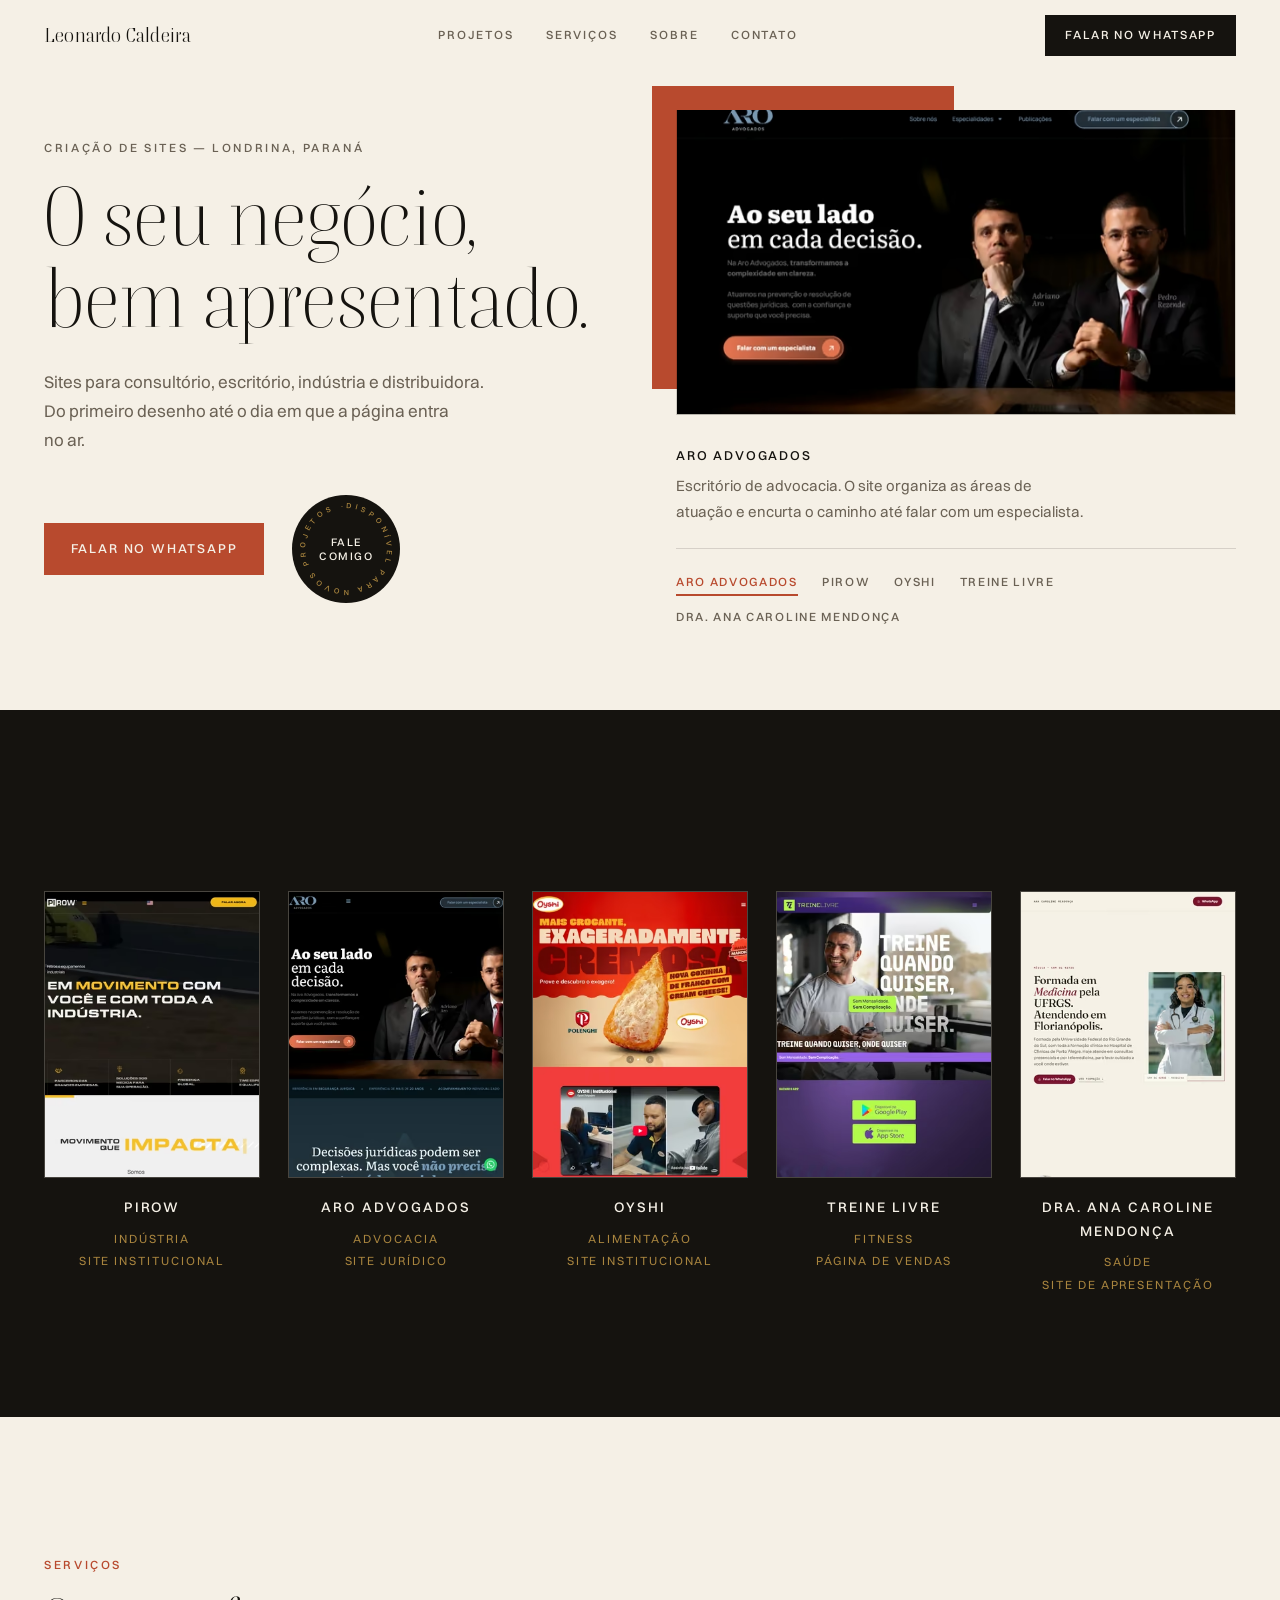
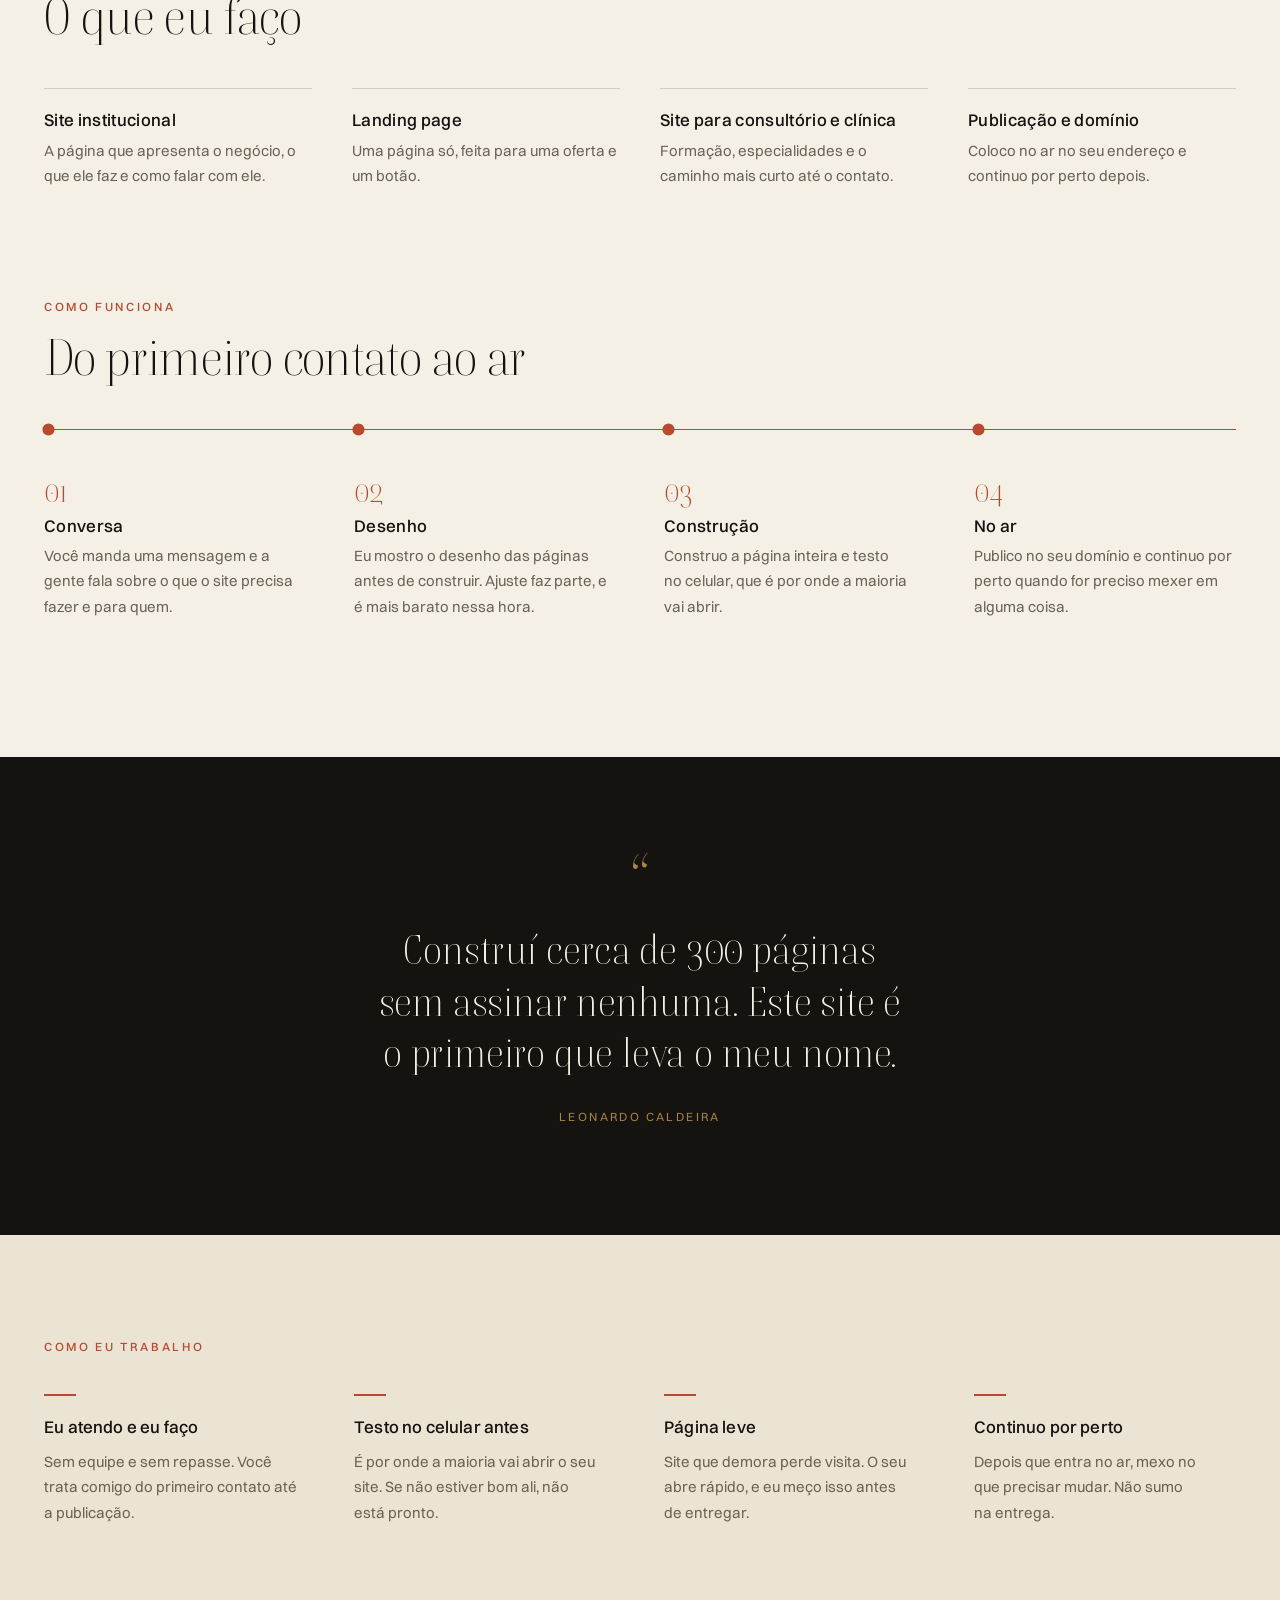
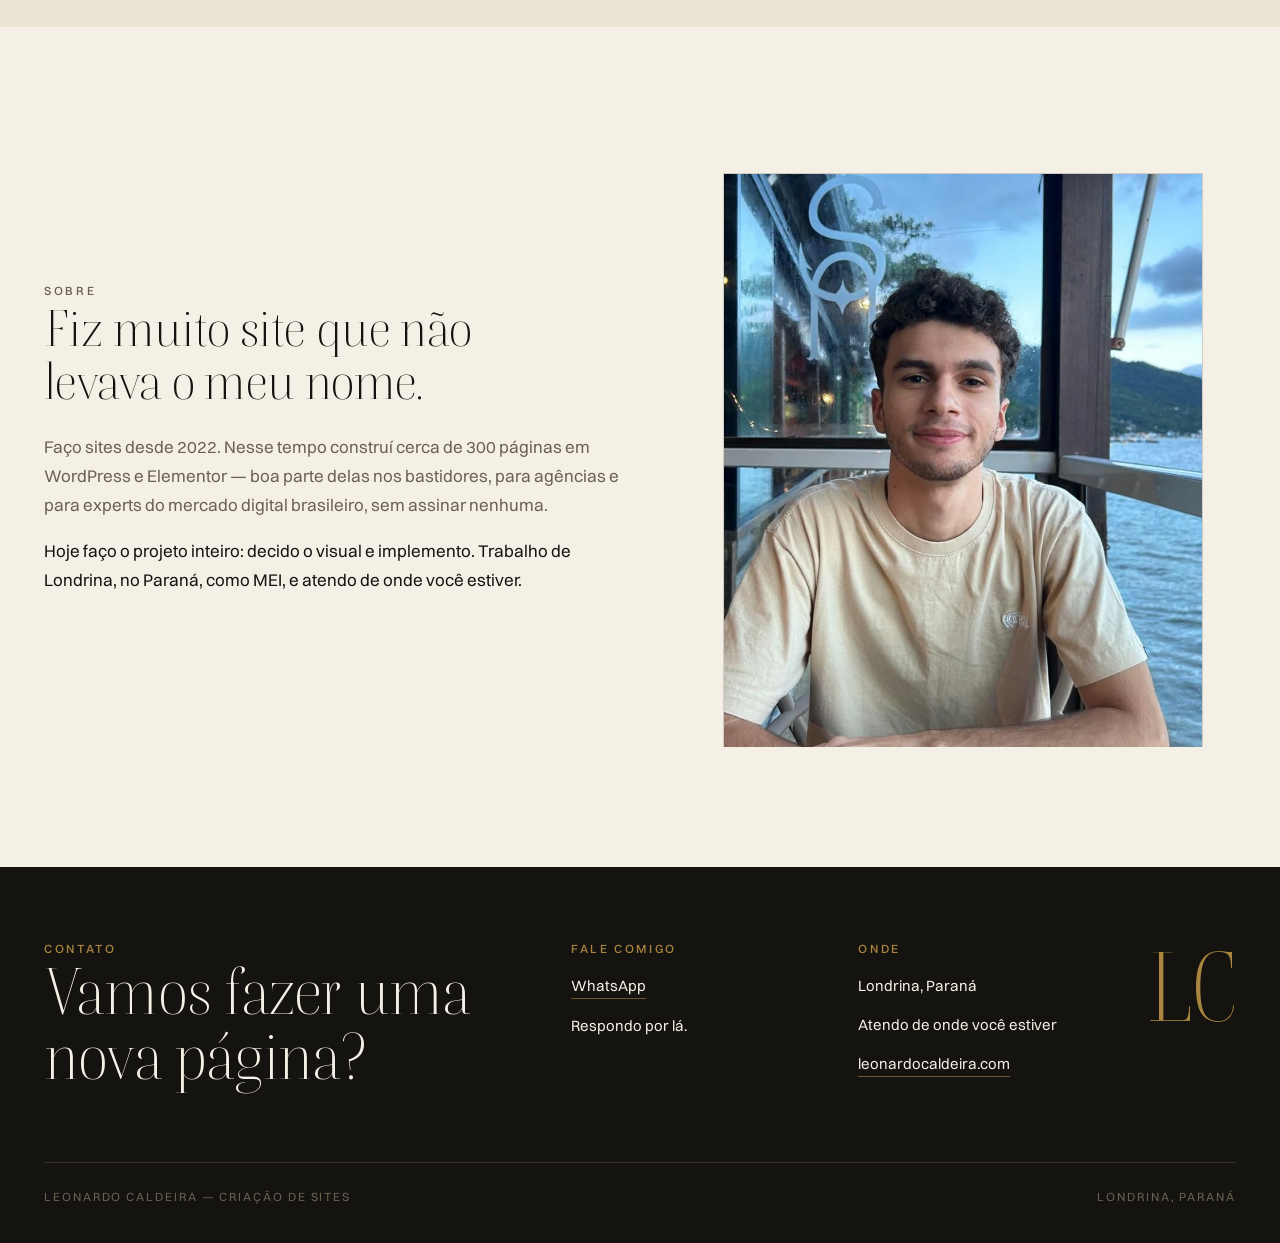
==== commit 8a65c126: "Reformular projetos, servicos e faixa de compromissos Primeira dobra: fora a barra de metadados do t" ====
--- a/index.html
+++ b/index.html
@@ -28,13 +28,6 @@
 
 <a class="pular" href="#conteudo">Pular para o conteúdo</a>
 <div id="topo" aria-hidden="true"></div>
-
-<div class="barra faixa">
-  <div class="limite barra-interna">
-    <span>Criação de sites e landing pages</span>
-    <span class="oculto-celular">Londrina, Paraná — desde 2022</span>
-  </div>
-</div>
 
 <header class="nav faixa">
   <div class="limite nav-interna">
@@ -55,8 +48,6 @@
 
   <section class="hero faixa">
     <div class="limite">
-      <span class="lateral lateral-esq" aria-hidden="true">Criação de sites</span>
-      <span class="lateral lateral-dir" aria-hidden="true">Landing pages</span>
 
       <div class="hero-grade">
         <div class="hero-texto revela">
@@ -137,88 +128,79 @@
           <a href="https://pirow.com.br/" target="_blank" rel="noopener">
             <span class="moldura capa">
               <picture>
-                <source type="image/avif" srcset="assets/imagens/pirow-420.avif 420w, assets/imagens/pirow-760.avif 760w" sizes="(min-width: 64rem) 251px, (min-width: 48rem) 44vw, 100vw">
-                <source type="image/webp" srcset="assets/imagens/pirow-420.webp 420w, assets/imagens/pirow-760.webp 760w" sizes="(min-width: 64rem) 251px, (min-width: 48rem) 44vw, 100vw">
-                <img src="assets/imagens/pirow-760.webp" width="760" height="570" loading="lazy" decoding="async"
-                     alt="Primeira dobra do site da Pirow: o título Em movimento com você e com toda a indústria sobre a foto de um equipamento industrial.">
-              </picture>
-            </span>
-            <span class="rotulo-projeto">
-              <span class="numero-projeto">01</span>
+                <source type="image/avif" srcset="assets/imagens/pirow-320.avif 320w, assets/imagens/pirow-560.avif 560w" sizes="(min-width: 64rem) 16vw, (min-width: 48rem) 30vw, 46vw">
+                <source type="image/webp" srcset="assets/imagens/pirow-320.webp 320w, assets/imagens/pirow-560.webp 560w" sizes="(min-width: 64rem) 16vw, (min-width: 48rem) 30vw, 46vw">
+                <img src="assets/imagens/pirow-560.webp" width="560" height="746" loading="lazy" decoding="async" alt="Primeira dobra do site da Pirow: o título Em movimento com você e com toda a indústria sobre a foto de um equipamento industrial.">
+              </picture>
+            </span>
+            <span class="rotulo-projeto">
               <span class="nome-projeto">Pirow</span>
-              <span class="tipo-projeto">Indústria — filtros e equipamentos</span>
-            </span>
-          </a>
-        </li>
-
+              <span class="tipo-projeto">Indústria</span>
+              <span class="tipo-projeto">Site institucional</span>
+            </span>
+          </a>
+        </li>
         <li class="projeto revela">
           <a href="https://aroadvogados.com/" target="_blank" rel="noopener">
             <span class="moldura capa">
               <picture>
-                <source type="image/avif" srcset="assets/imagens/aro-420.avif 420w, assets/imagens/aro-760.avif 760w" sizes="(min-width: 64rem) 251px, (min-width: 48rem) 44vw, 100vw">
-                <source type="image/webp" srcset="assets/imagens/aro-420.webp 420w, assets/imagens/aro-760.webp 760w" sizes="(min-width: 64rem) 251px, (min-width: 48rem) 44vw, 100vw">
-                <img src="assets/imagens/aro-760.webp" width="760" height="570" loading="lazy" decoding="async"
-                     alt="Primeira dobra do site da ARO Advogados: o título Ao seu lado em cada decisão em fundo escuro, ao lado da foto de dois advogados.">
-              </picture>
-            </span>
-            <span class="rotulo-projeto">
-              <span class="numero-projeto">02</span>
+                <source type="image/avif" srcset="assets/imagens/aro-320.avif 320w, assets/imagens/aro-560.avif 560w" sizes="(min-width: 64rem) 16vw, (min-width: 48rem) 30vw, 46vw">
+                <source type="image/webp" srcset="assets/imagens/aro-320.webp 320w, assets/imagens/aro-560.webp 560w" sizes="(min-width: 64rem) 16vw, (min-width: 48rem) 30vw, 46vw">
+                <img src="assets/imagens/aro-560.webp" width="560" height="746" loading="lazy" decoding="async" alt="Primeira dobra do site da ARO Advogados: o título Ao seu lado em cada decisão em fundo escuro, ao lado da foto de dois advogados.">
+              </picture>
+            </span>
+            <span class="rotulo-projeto">
               <span class="nome-projeto">ARO Advogados</span>
-              <span class="tipo-projeto">Advocacia — civil, eleitoral, imobiliário</span>
-            </span>
-          </a>
-        </li>
-
+              <span class="tipo-projeto">Advocacia</span>
+              <span class="tipo-projeto">Site jurídico</span>
+            </span>
+          </a>
+        </li>
         <li class="projeto revela">
           <a href="https://oyshi.com.br/" target="_blank" rel="noopener">
             <span class="moldura capa">
               <picture>
-                <source type="image/avif" srcset="assets/imagens/oyshi-420.avif 420w, assets/imagens/oyshi-760.avif 760w" sizes="(min-width: 64rem) 251px, (min-width: 48rem) 44vw, 100vw">
-                <source type="image/webp" srcset="assets/imagens/oyshi-420.webp 420w, assets/imagens/oyshi-760.webp 760w" sizes="(min-width: 64rem) 251px, (min-width: 48rem) 44vw, 100vw">
-                <img src="assets/imagens/oyshi-760.webp" width="760" height="570" loading="lazy" decoding="async"
-                     alt="Primeira dobra do site da Oyshi: o título Mais crocante, exageradamente cremosa em fundo vermelho, ao lado da foto de uma coxinha cortada ao meio.">
-              </picture>
-            </span>
-            <span class="rotulo-projeto">
-              <span class="numero-projeto">03</span>
+                <source type="image/avif" srcset="assets/imagens/oyshi-320.avif 320w, assets/imagens/oyshi-560.avif 560w" sizes="(min-width: 64rem) 16vw, (min-width: 48rem) 30vw, 46vw">
+                <source type="image/webp" srcset="assets/imagens/oyshi-320.webp 320w, assets/imagens/oyshi-560.webp 560w" sizes="(min-width: 64rem) 16vw, (min-width: 48rem) 30vw, 46vw">
+                <img src="assets/imagens/oyshi-560.webp" width="560" height="746" loading="lazy" decoding="async" alt="Primeira dobra do site da Oyshi: o título Mais crocante, exageradamente cremosa em fundo vermelho, ao lado da foto de uma coxinha cortada ao meio.">
+              </picture>
+            </span>
+            <span class="rotulo-projeto">
               <span class="nome-projeto">Oyshi</span>
-              <span class="tipo-projeto">Distribuidora — salgados congelados</span>
-            </span>
-          </a>
-        </li>
-
+              <span class="tipo-projeto">Alimentação</span>
+              <span class="tipo-projeto">Site institucional</span>
+            </span>
+          </a>
+        </li>
         <li class="projeto revela">
           <a href="https://orchid-sardine-318056.hostingersite.com/treine-livre/" target="_blank" rel="noopener">
             <span class="moldura capa">
               <picture>
-                <source type="image/avif" srcset="assets/imagens/treinelivre-420.avif 420w, assets/imagens/treinelivre-760.avif 760w" sizes="(min-width: 64rem) 251px, (min-width: 48rem) 44vw, 100vw">
-                <source type="image/webp" srcset="assets/imagens/treinelivre-420.webp 420w, assets/imagens/treinelivre-760.webp 760w" sizes="(min-width: 64rem) 251px, (min-width: 48rem) 44vw, 100vw">
-                <img src="assets/imagens/treinelivre-760.webp" width="760" height="570" loading="lazy" decoding="async"
-                     alt="Primeira dobra da página do Treine Livre: o título Treine quando quiser, onde quiser sobre a foto de um homem com o celular na academia.">
-              </picture>
-            </span>
-            <span class="rotulo-projeto">
-              <span class="numero-projeto">04</span>
+                <source type="image/avif" srcset="assets/imagens/treinelivre-320.avif 320w, assets/imagens/treinelivre-560.avif 560w" sizes="(min-width: 64rem) 16vw, (min-width: 48rem) 30vw, 46vw">
+                <source type="image/webp" srcset="assets/imagens/treinelivre-320.webp 320w, assets/imagens/treinelivre-560.webp 560w" sizes="(min-width: 64rem) 16vw, (min-width: 48rem) 30vw, 46vw">
+                <img src="assets/imagens/treinelivre-560.webp" width="560" height="746" loading="lazy" decoding="async" alt="Primeira dobra da página do Treine Livre: o título Treine quando quiser, onde quiser sobre a foto de um homem com o celular na academia.">
+              </picture>
+            </span>
+            <span class="rotulo-projeto">
               <span class="nome-projeto">Treine Livre</span>
-              <span class="tipo-projeto">Fitness — página de vendas</span>
-            </span>
-          </a>
-        </li>
-
+              <span class="tipo-projeto">Fitness</span>
+              <span class="tipo-projeto">Página de vendas</span>
+            </span>
+          </a>
+        </li>
         <li class="projeto revela">
           <a href="https://dranamendonca.com/" target="_blank" rel="noopener">
             <span class="moldura capa">
               <picture>
-                <source type="image/avif" srcset="assets/imagens/mendonca-420.avif 420w, assets/imagens/mendonca-760.avif 760w" sizes="(min-width: 64rem) 251px, (min-width: 48rem) 44vw, 100vw">
-                <source type="image/webp" srcset="assets/imagens/mendonca-420.webp 420w, assets/imagens/mendonca-760.webp 760w" sizes="(min-width: 64rem) 251px, (min-width: 48rem) 44vw, 100vw">
-                <img src="assets/imagens/mendonca-760.webp" width="760" height="570" loading="lazy" decoding="async"
-                     alt="Primeira dobra do site da Dra. Ana Caroline Mendonça: o texto Formada em Medicina pela UFRGS, atendendo em Florianópolis, ao lado do retrato da médica.">
-              </picture>
-            </span>
-            <span class="rotulo-projeto">
-              <span class="numero-projeto">05</span>
+                <source type="image/avif" srcset="assets/imagens/mendonca-320.avif 320w, assets/imagens/mendonca-560.avif 560w" sizes="(min-width: 64rem) 16vw, (min-width: 48rem) 30vw, 46vw">
+                <source type="image/webp" srcset="assets/imagens/mendonca-320.webp 320w, assets/imagens/mendonca-560.webp 560w" sizes="(min-width: 64rem) 16vw, (min-width: 48rem) 30vw, 46vw">
+                <img src="assets/imagens/mendonca-560.webp" width="560" height="746" loading="lazy" decoding="async" alt="Primeira dobra do site da Dra. Ana Caroline Mendonça: o texto Formada em Medicina pela UFRGS, atendendo em Florianópolis, ao lado do retrato da médica.">
+              </picture>
+            </span>
+            <span class="rotulo-projeto">
               <span class="nome-projeto">Dra. Ana Caroline Mendonça</span>
-              <span class="tipo-projeto">Saúde — site de apresentação</span>
+              <span class="tipo-projeto">Saúde</span>
+              <span class="tipo-projeto">Site de apresentação</span>
             </span>
           </a>
         </li>
@@ -228,63 +210,55 @@
   </section>
 
   <section class="oficina faixa" id="servicos">
-    <div class="limite oficina-grade">
-
-      <div class="revela">
-        <p class="eyebrow eyebrow-terra">Serviços</p>
-        <h2 class="fatiar">O que eu faço</h2>
-        <ul class="lista-servicos">
-          <li class="servico">
-            <svg viewBox="0 0 24 24" fill="none" stroke="currentColor" stroke-width="1.4" aria-hidden="true"><rect x="3" y="4" width="18" height="15" rx="1"/><path d="M3 8h18M7 12h6"/></svg>
-            <div>
-              <h3>Site institucional</h3>
-              <p>A página que apresenta o negócio, o que ele faz e como falar com ele.</p>
-            </div>
-          </li>
-          <li class="servico">
-            <svg viewBox="0 0 24 24" fill="none" stroke="currentColor" stroke-width="1.4" aria-hidden="true"><path d="M5 3h14v18l-7-4-7 4z"/></svg>
-            <div>
-              <h3>Landing page</h3>
-              <p>Uma página só, feita para uma oferta e um botão.</p>
-            </div>
-          </li>
-          <li class="servico">
-            <svg viewBox="0 0 24 24" fill="none" stroke="currentColor" stroke-width="1.4" aria-hidden="true"><path d="M12 21s-7-4.5-7-10a7 7 0 0 1 14 0c0 5.5-7 10-7 10z"/><circle cx="12" cy="11" r="2.5"/></svg>
-            <div>
-              <h3>Site para consultório e clínica</h3>
-              <p>Formação, especialidades e o caminho mais curto até o contato.</p>
-            </div>
-          </li>
-          <li class="servico">
-            <svg viewBox="0 0 24 24" fill="none" stroke="currentColor" stroke-width="1.4" aria-hidden="true"><circle cx="12" cy="12" r="9"/><path d="M3 12h18M12 3c2.5 3 2.5 15 0 18M12 3c-2.5 3-2.5 15 0 18"/></svg>
-            <div>
-              <h3>Publicação e domínio</h3>
-              <p>Coloco no ar no seu endereço e continuo por perto depois.</p>
-            </div>
-          </li>
-        </ul>
-      </div>
-
-      <div class="revela">
-        <p class="eyebrow eyebrow-terra">Como funciona</p>
-        <h2 class="fatiar">Do primeiro contato ao ar</h2>
-        <ol class="lista-passos">
-          <li class="passo">
+    <div class="limite">
+
+      <p class="eyebrow eyebrow-terra">Serviços</p>
+      <h2 class="fatiar">O que eu faço</h2>
+      <ul class="servicos-linha">
+        <li class="servico revela">
+          <h3>Site institucional</h3>
+          <p>A página que apresenta o negócio, o que ele faz e como falar com ele.</p>
+        </li>
+        <li class="servico revela">
+          <h3>Landing page</h3>
+          <p>Uma página só, feita para uma oferta e um botão.</p>
+        </li>
+        <li class="servico revela">
+          <h3>Site para consultório e clínica</h3>
+          <p>Formação, especialidades e o caminho mais curto até o contato.</p>
+        </li>
+        <li class="servico revela">
+          <h3>Publicação e domínio</h3>
+          <p>Coloco no ar no seu endereço e continuo por perto depois.</p>
+        </li>
+      </ul>
+
+      <p class="eyebrow eyebrow-terra rotulo-tempo">Como funciona</p>
+      <h2 class="fatiar">Do primeiro contato ao ar</h2>
+
+      <div class="linha-tempo">
+        <span class="trilho" aria-hidden="true"><span class="trilho-cheio"></span></span>
+        <ol class="estacoes">
+          <li class="estacao">
+            <span class="ponto" aria-hidden="true"></span>
             <span class="num">01</span>
             <h3>Conversa</h3>
             <p>Você manda uma mensagem e a gente fala sobre o que o site precisa fazer e para quem.</p>
           </li>
-          <li class="passo">
+          <li class="estacao">
+            <span class="ponto" aria-hidden="true"></span>
             <span class="num">02</span>
             <h3>Desenho</h3>
             <p>Eu mostro o desenho das páginas antes de construir. Ajuste faz parte, e é mais barato nessa hora.</p>
           </li>
-          <li class="passo">
+          <li class="estacao">
+            <span class="ponto" aria-hidden="true"></span>
             <span class="num">03</span>
             <h3>Construção</h3>
             <p>Construo a página inteira e testo no celular, que é por onde a maioria vai abrir.</p>
           </li>
-          <li class="passo">
+          <li class="estacao">
+            <span class="ponto" aria-hidden="true"></span>
             <span class="num">04</span>
             <h3>No ar</h3>
             <p>Publico no seu domínio e continuo por perto quando for preciso mexer em alguma coisa.</p>
@@ -292,33 +266,42 @@
         </ol>
       </div>
 
+    </div>
+  </section>
+
+  <section class="faixa-citacao escuro faixa">
+    <div class="limite">
       <figure class="citacao revela">
         <span class="aspas" aria-hidden="true">&ldquo;</span>
         <blockquote>Construí cerca de 300 páginas sem assinar nenhuma. Este site é o primeiro que leva o meu nome.</blockquote>
         <figcaption>Leonardo Caldeira</figcaption>
       </figure>
-
-    </div>
-  </section>
-
-  <section class="garantias faixa">
-    <div class="limite">
-      <ul class="lista-garantias">
-        <li class="garantia">
-          <svg viewBox="0 0 24 24" fill="none" stroke="currentColor" stroke-width="1.4" aria-hidden="true"><rect x="7" y="2" width="10" height="20" rx="2"/><path d="M11 18h2"/></svg>
-          <div><b>Feito para celular</b><span>A maioria vai abrir pelo telefone.</span></div>
-        </li>
-        <li class="garantia">
-          <svg viewBox="0 0 24 24" fill="none" stroke="currentColor" stroke-width="1.4" aria-hidden="true"><path d="M13 2 4 14h7l-1 8 9-12h-7z"/></svg>
-          <div><b>Rápido de abrir</b><span>Página leve, sem travar na espera.</span></div>
-        </li>
-        <li class="garantia">
-          <svg viewBox="0 0 24 24" fill="none" stroke="currentColor" stroke-width="1.4" aria-hidden="true"><path d="M21 12a8 8 0 1 1-3.2-6.4"/><path d="M3 20l1.6-4A8 8 0 0 0 12 20"/></svg>
-          <div><b>Você fala comigo</b><span>Sem intermediário e sem atendimento.</span></div>
-        </li>
-        <li class="garantia">
-          <svg viewBox="0 0 24 24" fill="none" stroke="currentColor" stroke-width="1.4" aria-hidden="true"><path d="M14.7 6.3a4 4 0 0 0 5 5L21 12l-9 9-4-4 9-9z"/><path d="M3 21l4-4"/></svg>
-          <div><b>Suporte depois</b><span>Continuo por perto para mexer no que precisar.</span></div>
+    </div>
+  </section>
+
+  <section class="compromissos faixa">
+    <div class="limite">
+      <p class="eyebrow eyebrow-terra">Como eu trabalho</p>
+      <ul class="lista-compromissos">
+        <li class="compromisso revela">
+          <span class="risco" aria-hidden="true"></span>
+          <b>Eu atendo e eu faço</b>
+          <span>Sem equipe e sem repasse. Você trata comigo do primeiro contato até a publicação.</span>
+        </li>
+        <li class="compromisso revela">
+          <span class="risco" aria-hidden="true"></span>
+          <b>Testo no celular antes</b>
+          <span>É por onde a maioria vai abrir o seu site. Se não estiver bom ali, não está pronto.</span>
+        </li>
+        <li class="compromisso revela">
+          <span class="risco" aria-hidden="true"></span>
+          <b>Página leve</b>
+          <span>Site que demora perde visita. O seu abre rápido, e eu meço isso antes de entregar.</span>
+        </li>
+        <li class="compromisso revela">
+          <span class="risco" aria-hidden="true"></span>
+          <b>Continuo por perto</b>
+          <span>Depois que entra no ar, mexo no que precisar mudar. Não sumo na entrega.</span>
         </li>
       </ul>
     </div>
@@ -350,7 +333,7 @@
     <div class="limite contato-grade">
       <div class="revela">
         <p class="eyebrow">Contato</p>
-        <h2 class="fatiar">Vamos fazer algo bom.</h2>
+        <h2 class="fatiar">Vamos fazer uma nova página?</h2>
       </div>
       <div class="bloco-contato revela">
         <p class="eyebrow">Fale comigo</p>
--- a/estilos.css
+++ b/estilos.css
@@ -169,21 +169,6 @@
 
 /* ---------------------------------------------------------------- topo */
 
-.barra {
-  border-bottom: 1px solid rgba(21, 19, 15, 0.14);
-  font-size: 0.75rem;
-  letter-spacing: 0.2em;
-  text-transform: uppercase;
-  color: var(--pedra);
-}
-.barra-interna {
-  display: flex;
-  justify-content: space-between;
-  gap: 1rem;
-  padding-block: 0.7rem;
-}
-.barra .oculto-celular { display: none; }
-
 .nav {
   position: sticky;
   top: 0;
@@ -235,11 +220,11 @@
 
 /* ---------------------------------------------------------------- hero */
 
-.hero { position: relative; padding-block: 3rem 5rem; }
+.hero { position: relative; padding-block: 4rem 6rem; }
 
 .hero h1 {
-  font-size: clamp(2.5rem, 5.9vw, 4.75rem);
-  line-height: 1.03;
+  font-size: clamp(2.7rem, 6.3vw, 5.25rem);
+  line-height: 1.02;
   margin: 1.1rem 0 1.75rem;
 }
 
@@ -359,8 +344,6 @@
   border-bottom-color: var(--terra);
 }
 
-/* Etiquetas verticais nas laterais, como nas referências. */
-.lateral { display: none; }
 
 /* ---------------------------------------------------------------- projetos */
 
@@ -389,120 +372,163 @@
 .projeto a:focus-visible .moldura { border-color: var(--ouro); }
 .projeto a:hover .moldura img { transform: scale(1.03); }
 
-.rotulo-projeto { display: block; padding-top: 1rem; }
-.numero-projeto {
-  display: block;
-  font-family: var(--display);
-  font-size: 1.5rem;
+.rotulo-projeto { display: block; padding-top: 1.1rem; text-align: center; }
+.nome-projeto {
+  display: block;
+  font-size: 0.875rem;
+  font-weight: 500;
+  letter-spacing: 0.14em;
+  text-transform: uppercase;
+}
+.tipo-projeto {
+  display: block;
+  font-size: 0.75rem;
+  letter-spacing: 0.16em;
+  text-transform: uppercase;
   color: var(--ouro);
-  line-height: 1;
-  margin-bottom: 0.5rem;
-}
-.nome-projeto {
-  display: block;
-  font-size: 0.875rem;
-  font-weight: 500;
-  letter-spacing: 0.14em;
-  text-transform: uppercase;
-}
-.tipo-projeto {
-  display: block;
-  font-size: 0.75rem;
-  letter-spacing: 0.13em;
-  text-transform: uppercase;
-  color: var(--ouro);
-  margin-top: 0.35rem;
-  line-height: 1.6;
-}
+  line-height: 1.9;
+}
+.nome-projeto + .tipo-projeto { margin-top: 0.5rem; }
 
 /* ---------------------------------------------------------------- serviços */
 
-.oficina { background: var(--areia); padding-block: calc(var(--respiro) * 1.3); }
-.oficina h2 { margin-bottom: 3.25rem; }
+.oficina { background: var(--areia); padding-block: calc(var(--respiro) * 1.15); }
+.oficina h2 { margin-bottom: 2.75rem; }
 .oficina .eyebrow { margin-bottom: 0.9rem; }
-.oficina-grade { display: grid; gap: 5.5rem; }
-
-.lista-servicos, .lista-passos {
+.rotulo-tempo { margin-top: calc(var(--respiro) * 0.9); }
+
+.servicos-linha {
   list-style: none;
   margin: 0;
   padding: 0;
-}
-
-.servico {
   display: grid;
-  grid-template-columns: 1.75rem 1fr;
-  gap: 1.25rem;
-  padding-block: 2.4rem;
-  border-top: 1px solid rgba(21, 19, 15, 0.14);
-}
-.servico:last-child { border-bottom: 1px solid rgba(21, 19, 15, 0.14); }
-.servico svg { width: 1.35rem; height: 1.35rem; color: var(--terra); margin-top: 0.2rem; }
-.servico p { font-size: 0.9375rem; color: var(--pedra); margin: 0.6rem 0 0; }
-
-.lista-passos { border-left: 1px solid rgba(21, 19, 15, 0.14); padding-left: 3rem; }
-.passo { position: relative; padding-block: 0 4.25rem; }
-.passo:last-child { padding-bottom: 0; }
-.passo .num {
+  gap: 2.25rem;
+}
+.servico { border-top: 1px solid rgba(21, 19, 15, 0.16); padding-top: 1.4rem; }
+.servico h3 { margin-bottom: 0.55rem; }
+.servico p { font-size: 0.9375rem; color: var(--pedra); margin: 0; }
+
+/* A linha do tempo: o trilho preenche conforme a seção atravessa a tela, e
+   cada estação acende quando o preenchimento chega nela. No celular ela roda
+   para a vertical, mesma mecânica no outro eixo. */
+.linha-tempo { position: relative; margin-top: 2.75rem; }
+
+.trilho {
+  position: absolute;
+  left: 4px;
+  top: 0.5rem;
+  bottom: 0.5rem;
+  width: 1px;
+  background: rgba(21, 19, 15, 0.16);
+}
+.trilho-cheio {
+  display: block;
+  width: 100%;
+  height: 100%;
+  background: var(--terra);
+  transform: scaleY(var(--avanco, 0));
+  transform-origin: 50% 0;
+}
+
+.estacoes {
+  list-style: none;
+  margin: 0;
+  padding: 0 0 0 2.5rem;
+  display: grid;
+  gap: 2.75rem;
+}
+.estacao { position: relative; }
+.ponto {
+  position: absolute;
+  left: -2.35rem;
+  top: 0.55rem;
+  width: 9px;
+  height: 9px;
+  border-radius: 50%;
+  background: var(--areia);
+  border: 1px solid var(--pedra);
+  transition: background-color 460ms var(--suave), border-color 460ms var(--suave),
+              transform 460ms var(--suave);
+}
+.estacao.ativa .ponto {
+  background: var(--terra);
+  border-color: var(--terra);
+  transform: scale(1.35);
+}
+.estacao .num {
+  display: block;
   font-family: var(--display);
   font-weight: 300;
   font-size: 1.9rem;
-  color: var(--terra);
   line-height: 1;
-  display: block;
-  margin-bottom: 0.7rem;
-}
-.passo p { font-size: 0.9375rem; color: var(--pedra); margin: 0.7rem 0 0; }
-
-.citacao {
-  background: var(--tinta);
-  color: var(--areia);
-  padding: 2.5rem 2rem;
-  position: relative;
-}
+  color: var(--pedra);
+  margin-bottom: 0.6rem;
+  transition: color 460ms var(--suave);
+}
+.estacao.ativa .num { color: var(--terra); }
+.estacao h3 { margin-bottom: 0.5rem; }
+.estacao p { font-size: 0.9375rem; color: var(--pedra); margin: 0; }
+
+/* ---------------------------------------------------------------- citação */
+
+.faixa-citacao { padding-block: calc(var(--respiro) * 0.9); }
+.citacao { margin: 0; text-align: center; max-width: 46rem; margin-inline: auto; }
 .citacao .aspas {
+  display: block;
   font-family: var(--display);
-  font-size: 5rem;
-  line-height: 0.6;
+  font-size: 4rem;
+  line-height: 0.5;
   color: var(--ouro);
-  display: block;
-  margin-bottom: 0.75rem;
+  margin-bottom: 1.75rem;
 }
 .citacao blockquote {
   margin: 0;
   font-family: var(--display);
   font-weight: 300;
-  font-size: 1.35rem;
-  line-height: 1.4;
-  letter-spacing: 0.01em;
+  font-size: clamp(1.5rem, 3.4vw, 2.5rem);
+  line-height: 1.28;
+  letter-spacing: -0.005em;
+  text-wrap: balance;
 }
 .citacao figcaption {
-  margin-top: 1.5rem;
+  margin-top: 1.75rem;
   font-size: 0.75rem;
   letter-spacing: 0.2em;
   text-transform: uppercase;
   color: var(--ouro);
 }
 
-/* ---------------------------------------------------------------- garantias */
-
-.garantias { background: var(--linho); padding-block: 2.75rem; }
-.lista-garantias {
+/* ---------------------------------------------------------------- compromissos */
+
+.compromissos { background: var(--linho); padding-block: calc(var(--respiro) * 0.85); }
+.compromissos .eyebrow { margin-bottom: 2.25rem; }
+.lista-compromissos {
   list-style: none;
   margin: 0;
   padding: 0;
   display: grid;
-  gap: 1.75rem;
-}
-.garantia { display: grid; grid-template-columns: 2rem 1fr; gap: 0.9rem; align-items: start; }
-.garantia svg { width: 1.5rem; height: 1.5rem; color: var(--tinta); }
-.garantia b {
-  display: block;
-  font-size: 0.75rem;
-  font-weight: 500;
-  letter-spacing: 0.16em;
-  text-transform: uppercase;
-}
-.garantia span { font-size: 0.875rem; color: var(--pedra); }
+  gap: 2.25rem;
+}
+.compromisso .risco {
+  display: block;
+  width: 2rem;
+  height: 2px;
+  background: var(--terra);
+  margin-bottom: 1.1rem;
+}
+.compromisso b {
+  display: block;
+  font-size: 1.0625rem;
+  font-weight: 500;
+  letter-spacing: 0.01em;
+  margin-bottom: 0.4rem;
+}
+.compromisso span:not(.risco) {
+  display: block;
+  font-size: 0.9375rem;
+  color: var(--pedra);
+  text-wrap: pretty;
+}
 
 /* ---------------------------------------------------------------- sobre */
 
@@ -554,10 +580,9 @@
   :root { --margem: 2rem; --respiro: 6rem; }
 
   .barra .oculto-celular { display: inline; }
-  .grade-projetos { grid-template-columns: repeat(2, 1fr); gap: 2.5rem 1.75rem; }
-  .lista-garantias { grid-template-columns: repeat(2, 1fr); gap: 2rem; }
-  .oficina-grade { grid-template-columns: repeat(2, 1fr); gap: 3rem; }
-  .citacao { grid-column: 1 / -1; }
+  .grade-projetos { grid-template-columns: repeat(3, 1fr); gap: 2.5rem 1.5rem; }
+  .servicos-linha { grid-template-columns: repeat(2, 1fr); gap: 2.5rem; }
+  .lista-compromissos { grid-template-columns: repeat(2, 1fr); gap: 2.75rem; }
   .sobre-grade { grid-template-columns: minmax(0, 3fr) minmax(0, 2.6fr); gap: 3.5rem; align-items: center; }
   .retrato-sobre { max-width: 100%; }
   .contato-grade { grid-template-columns: repeat(2, 1fr); gap: 3rem; }
@@ -586,38 +611,32 @@
   .hero-obra { margin: 0; }
   .vitrine-texto { min-height: 4.5rem; }
 
-  .lateral {
-    display: block;
-    position: absolute;
+
+  .grade-projetos { grid-template-columns: repeat(5, 1fr); gap: 1.75rem; }
+  .servicos-linha { grid-template-columns: repeat(4, 1fr); gap: 2.5rem; }
+  .lista-compromissos { grid-template-columns: repeat(4, 1fr); gap: 3rem; }
+
+  /* A linha do tempo deita: o trilho atravessa o topo e as estações penduram. */
+  .trilho {
+    left: 0;
+    right: 0;
     top: 0;
-    font-size: 0.75rem;
-    letter-spacing: 0.2em;
-    text-transform: uppercase;
-    color: var(--pedra);
-    writing-mode: vertical-rl;
+    bottom: auto;
+    width: auto;
+    height: 1px;
   }
-  .lateral-esq { left: -1.75rem; transform: rotate(180deg); }
-  .lateral-dir { right: -1.75rem; }
-
-  .grade-projetos { grid-template-columns: repeat(5, 1fr); gap: 1.5rem; }
-
-  .oficina-grade {
-    grid-template-columns: minmax(0, 4fr) minmax(0, 4fr) minmax(0, 5fr);
-    gap: 7rem;
-    align-items: start;
+  .trilho-cheio {
+    transform: scaleX(var(--avanco, 0));
+    transform-origin: 0 50%;
   }
-  /* A citação acompanha a altura das colunas ao lado, senão sobra buraco. */
-  .citacao {
-    grid-column: auto;
-    padding: 3rem 2.5rem;
-    align-self: stretch;
-    display: flex;
-    flex-direction: column;
-    justify-content: center;
+  .estacoes {
+    grid-template-columns: repeat(4, 1fr);
+    gap: 3rem;
+    padding: 3rem 0 0;
   }
-  .citacao blockquote { font-size: 1.7rem; }
-
-  .lista-garantias { grid-template-columns: repeat(4, 1fr); gap: 2.5rem; }
+  .ponto { left: 0; top: calc(-3rem - 4px); }
+
+
 
   .sobre-grade { gap: 5.5rem; align-items: center; }
   .retrato-sobre { max-width: 30rem; }
@@ -751,6 +770,7 @@
   html { scroll-behavior: auto; }
   .js .fatiar .linha-interna { transform: none; transition: none; }
   .js .capa::after { display: none; }
+  .linha-tempo { --avanco: 1; }
   .js .capa img, .js .projeto a .capa img { transform: none; transition: none; }
   .js [data-parallax] { transform: none !important; }
   .botao::before { display: none; }
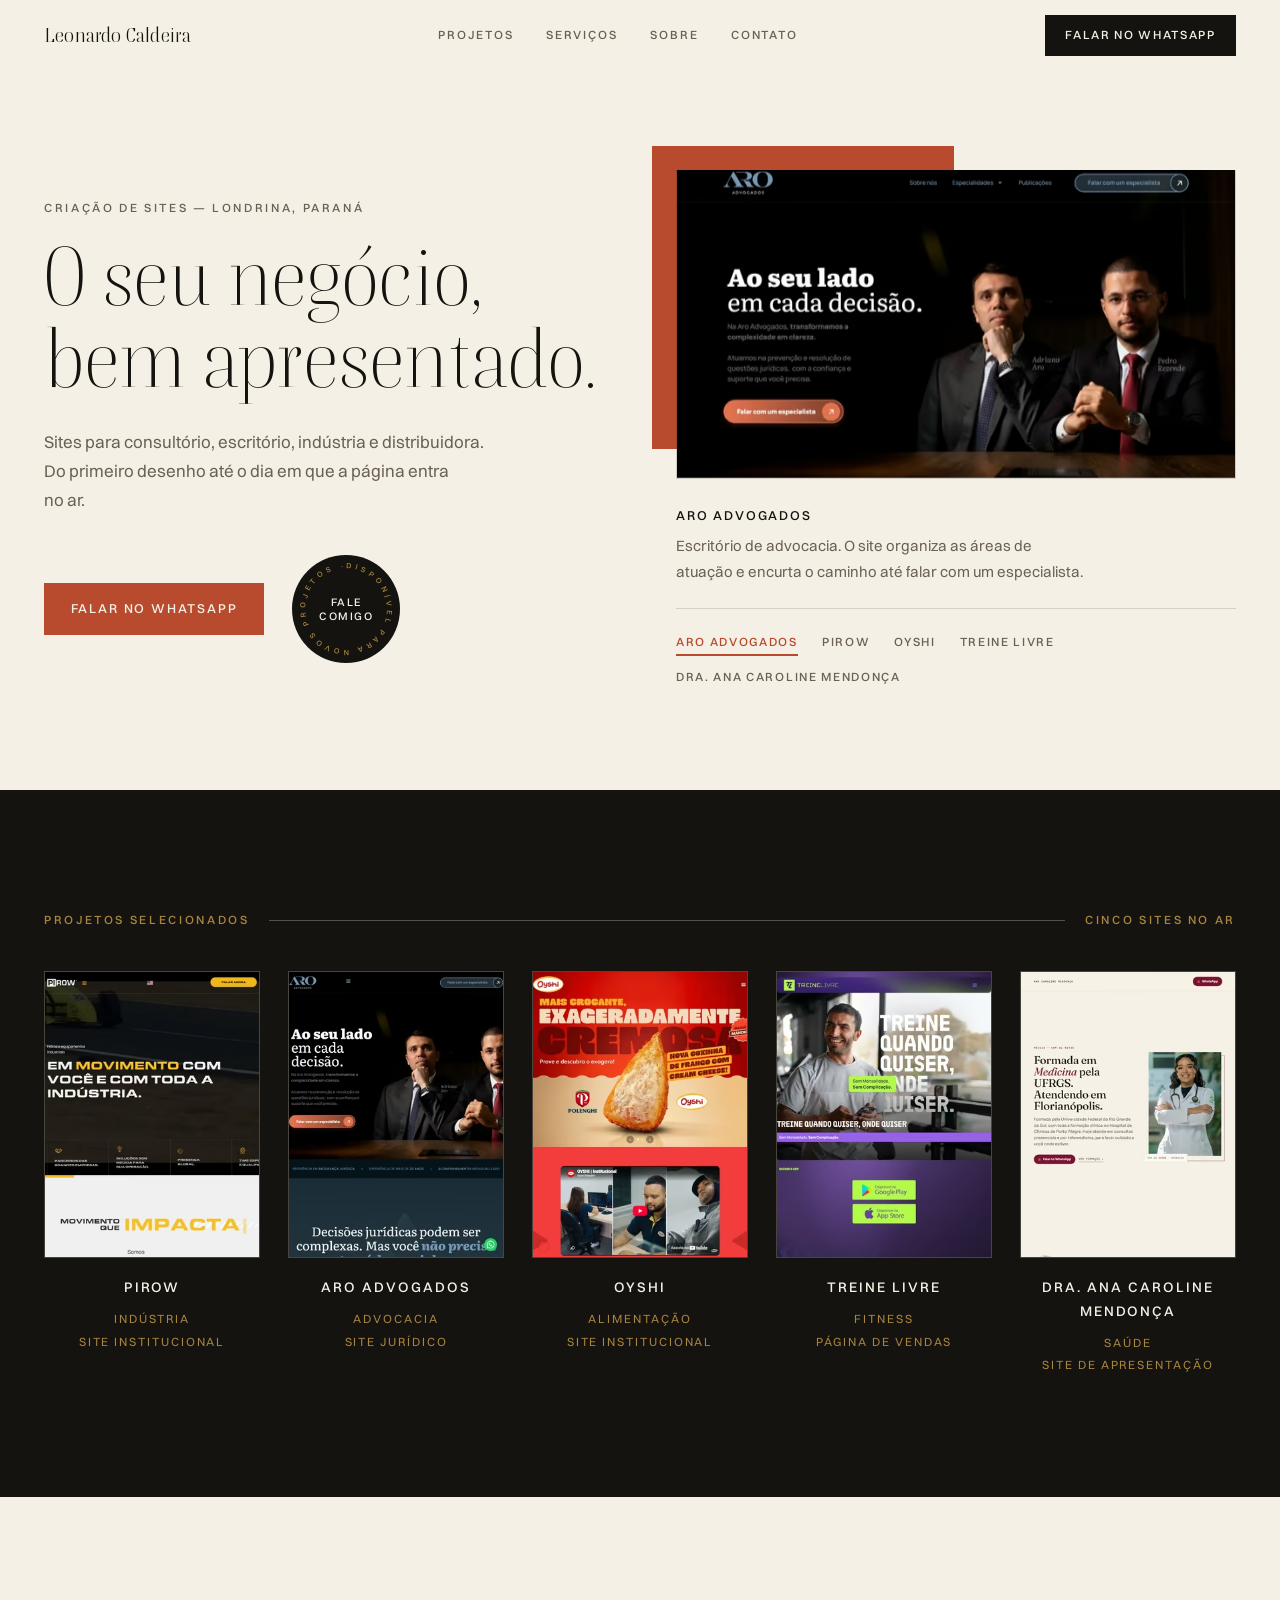
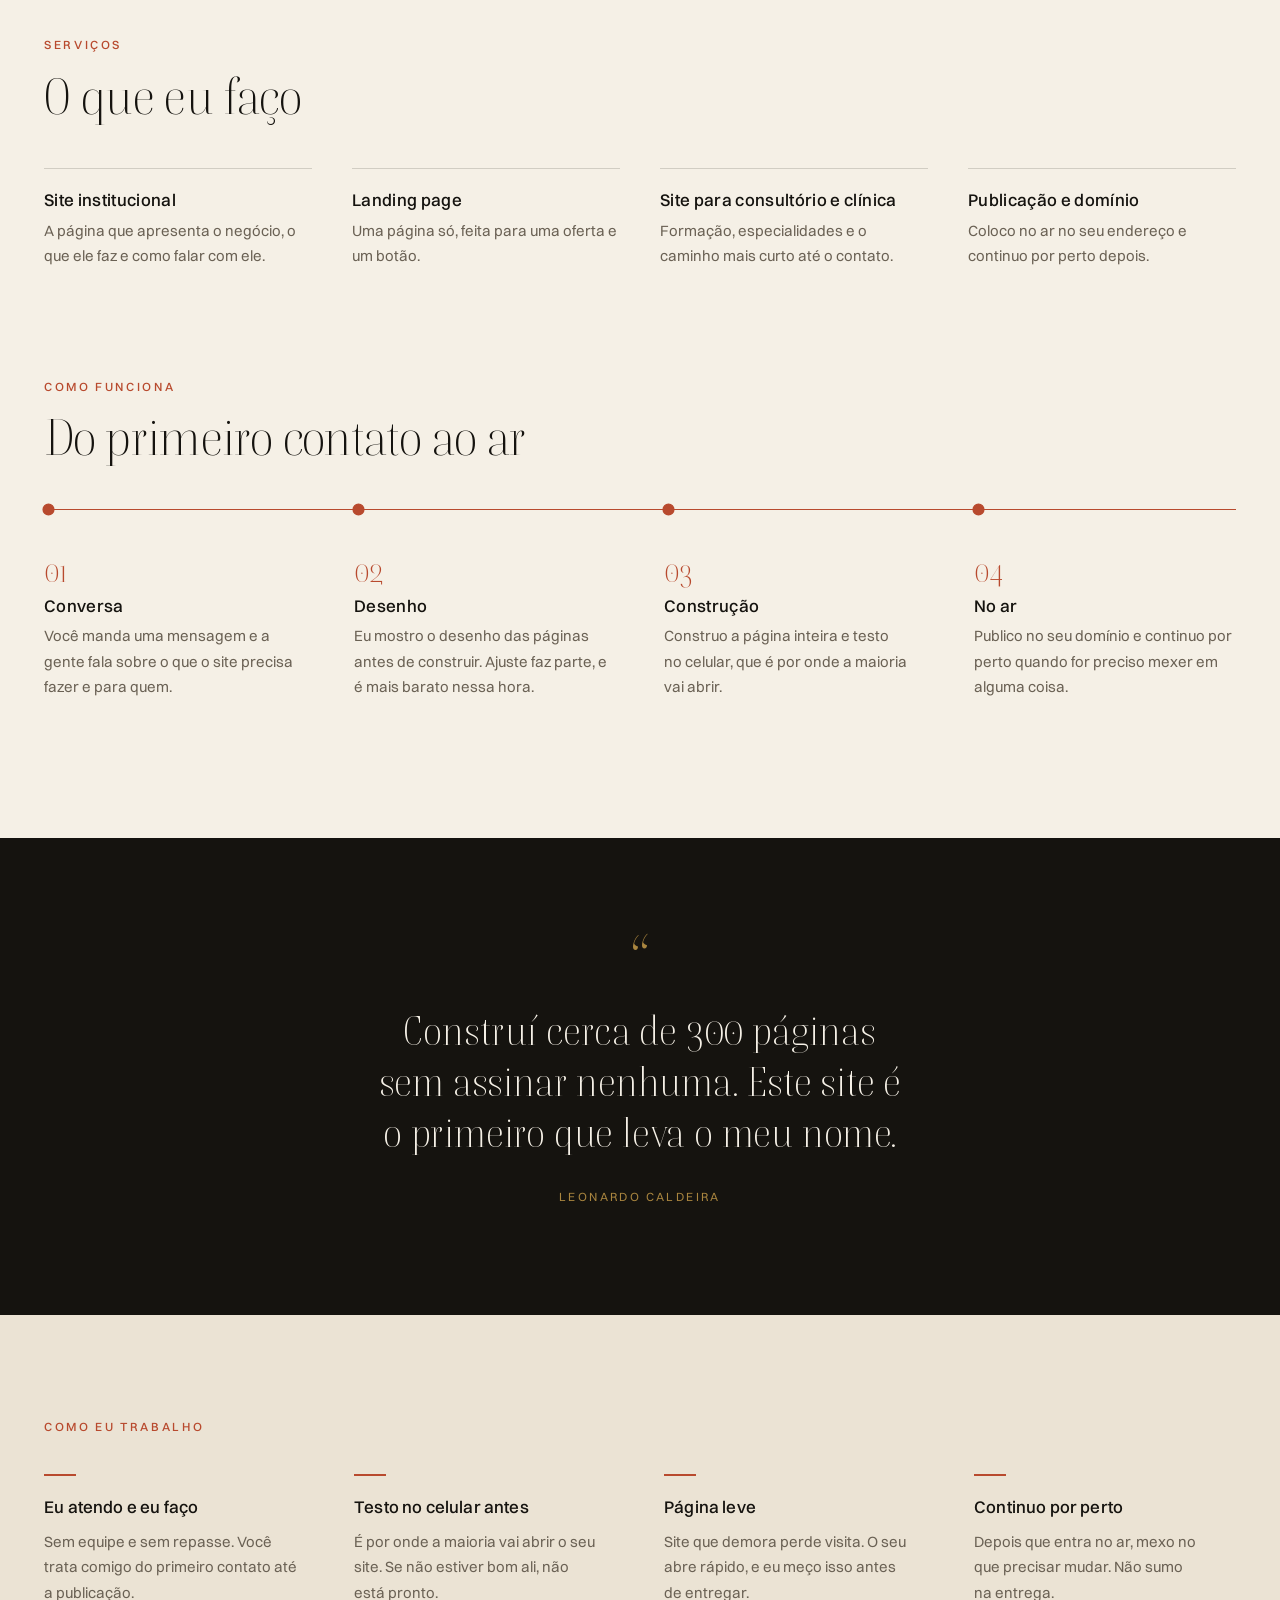
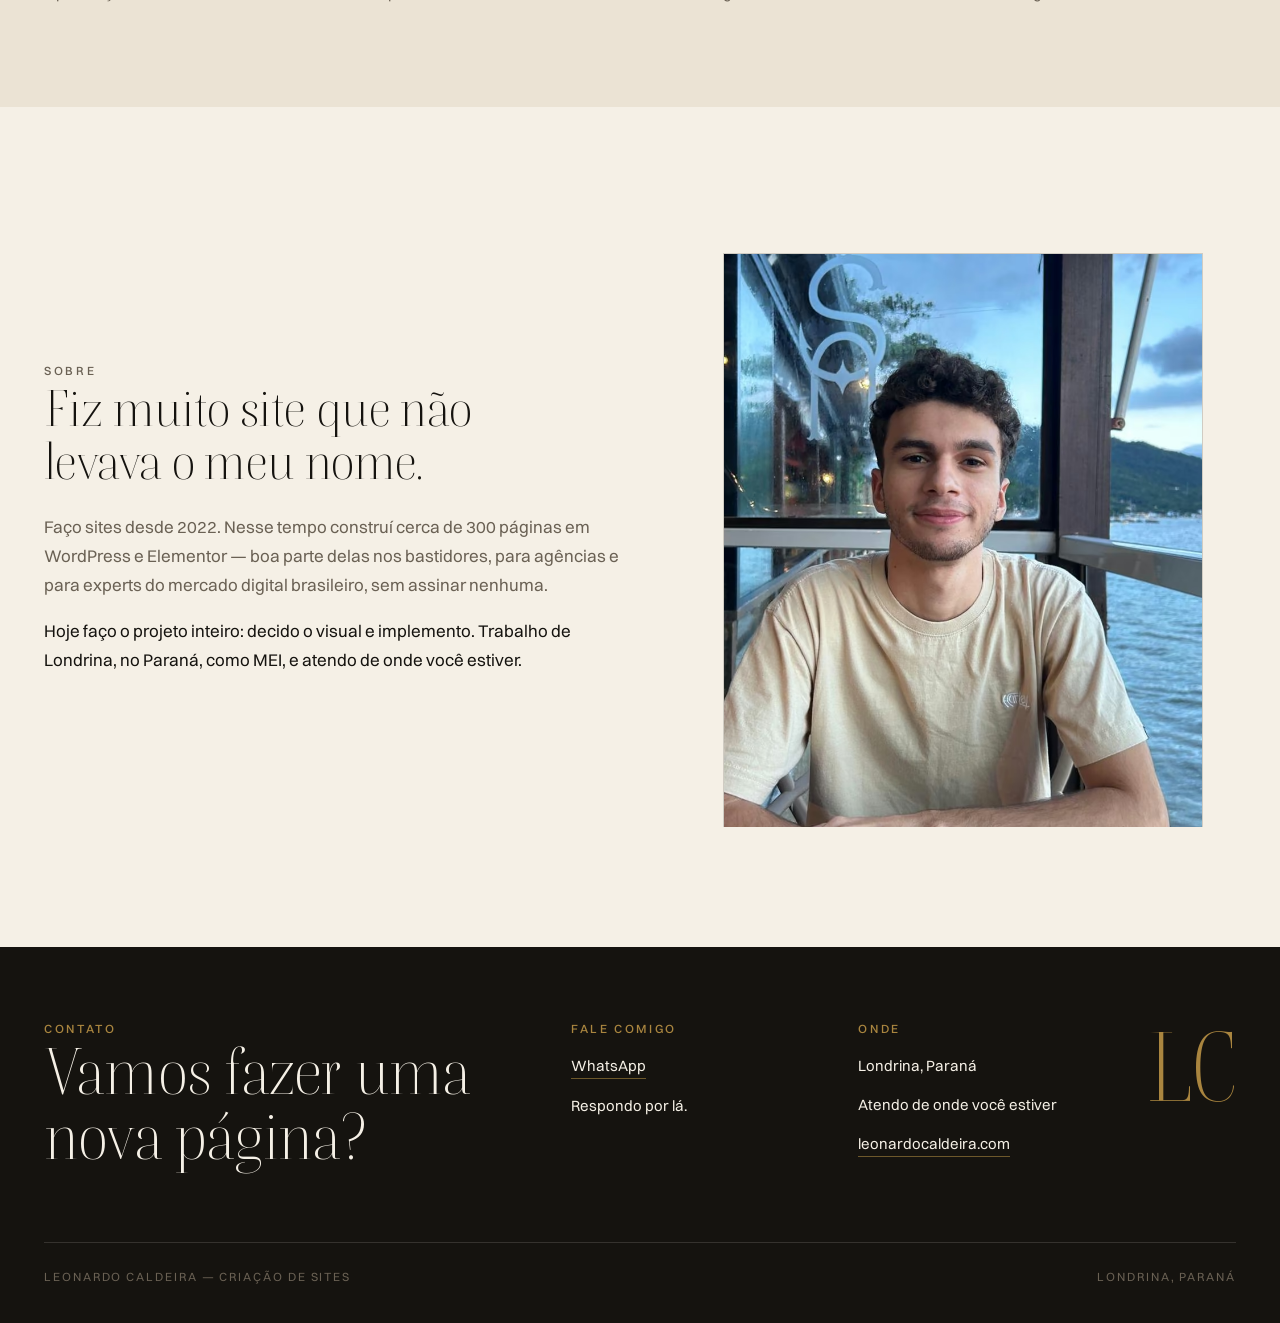
==== commit bd35d565: "Aumentar o hero para 80% da tela e formar o texto letra a letra O titulo do hero passa a se montar c" ====
--- a/index.html
+++ b/index.html
@@ -52,8 +52,8 @@
       <div class="hero-grade">
         <div class="hero-texto revela">
           <p class="eyebrow">Criação de sites — Londrina, Paraná</p>
-          <h1 class="fatiar">O seu negócio, bem apresentado.</h1>
-          <p class="hero-p">Sites para consultório, escritório, indústria e distribuidora. Do primeiro desenho até o dia em que a página entra no ar.</p>
+          <h1 class="fatiar fatiar-letras">O seu negócio, bem apresentado.</h1>
+          <p class="hero-p palavras">Sites para consultório, escritório, indústria e distribuidora. Do primeiro desenho até o dia em que a página entra no ar.</p>
           <div class="hero-acao">
             <a class="botao botao-terra" href="https://wa.link/hfa51p" target="_blank" rel="noopener">Falar no WhatsApp</a>
             <span class="selo" aria-hidden="true">
@@ -83,7 +83,7 @@
             </a>
             <div class="vitrine-texto" aria-live="polite">
               <b class="vitrine-nome">ARO Advogados</b>
-              <p class="vitrine-desc">Escritório de advocacia. O site organiza as áreas de atuação e encurta o caminho até falar com um especialista.</p>
+              <p class="vitrine-desc palavras">Escritório de advocacia. O site organiza as áreas de atuação e encurta o caminho até falar com um especialista.</p>
             </div>
           </div>
 
--- a/estilos.css
+++ b/estilos.css
@@ -598,8 +598,13 @@
   .marca { font-size: 1.25rem; }
   .so-largo { display: inline; }
 
-  .hero { padding-block: 2.5rem 5rem; }
-  .hero .limite { position: relative; }
+  .hero {
+    min-height: 80vh;
+    padding-block: 4rem;
+    display: flex;
+    align-items: center;
+  }
+  .hero > .limite { width: 100%; position: relative; }
 
   .hero-grade {
     display: grid;
@@ -658,6 +663,9 @@
 
 :root { --lento: 1150ms; --lentissimo: 1500ms; }
 
+/* 1a. Hero em 80% da tela, com o conteúdo centralizado na vertical.
+       min-height e não height: em tela baixa ele cresce em vez de espremer. */
+
 /* 1. Título revelado linha a linha, subindo por trás de uma máscara.
       O padding compensa o corte de descendentes (g, p, ç). */
 .js .fatiar .linha {
@@ -672,6 +680,28 @@
   transition: transform var(--lento) var(--suave);
 }
 .js .fatiar.visto .linha-interna { transform: translateY(0); }
+
+/* Título que se forma letra a letra. A linha não desliza: quem entra são as
+   peças, com 24ms entre uma e outra. Um momento só na página — os outros
+   títulos continuam subindo por linha. */
+.js .fatiar-letras .linha-interna { transform: none; transition: none; }
+.js .fatiar-letras .linha { overflow: visible; }
+.js .fatiar-letras .letra {
+  display: inline-block;
+  opacity: 0;
+  transform: translateY(0.42em);
+  transition: opacity 620ms ease-out, transform 780ms var(--suave);
+}
+.js .fatiar-letras.visto .letra { opacity: 1; transform: translateY(0); }
+
+/* Parágrafo que entra palavra a palavra. */
+.js .palavras .palavra {
+  display: inline-block;
+  opacity: 0;
+  transform: translateY(0.34em);
+  transition: opacity 520ms ease-out, transform 680ms var(--suave);
+}
+.js .palavras.visto .palavra { opacity: 1; transform: translateY(0); }
 
 /* 2. Imagem que entra sob cortina, com a escala assentando depois. */
 .js .capa {
@@ -769,6 +799,8 @@
 @media (prefers-reduced-motion: reduce) {
   html { scroll-behavior: auto; }
   .js .fatiar .linha-interna { transform: none; transition: none; }
+  .js .fatiar-letras .letra,
+  .js .palavras .palavra { opacity: 1; transform: none; transition: none; }
   .js .capa::after { display: none; }
   .linha-tempo { --avanco: 1; }
   .js .capa img, .js .projeto a .capa img { transform: none; transition: none; }
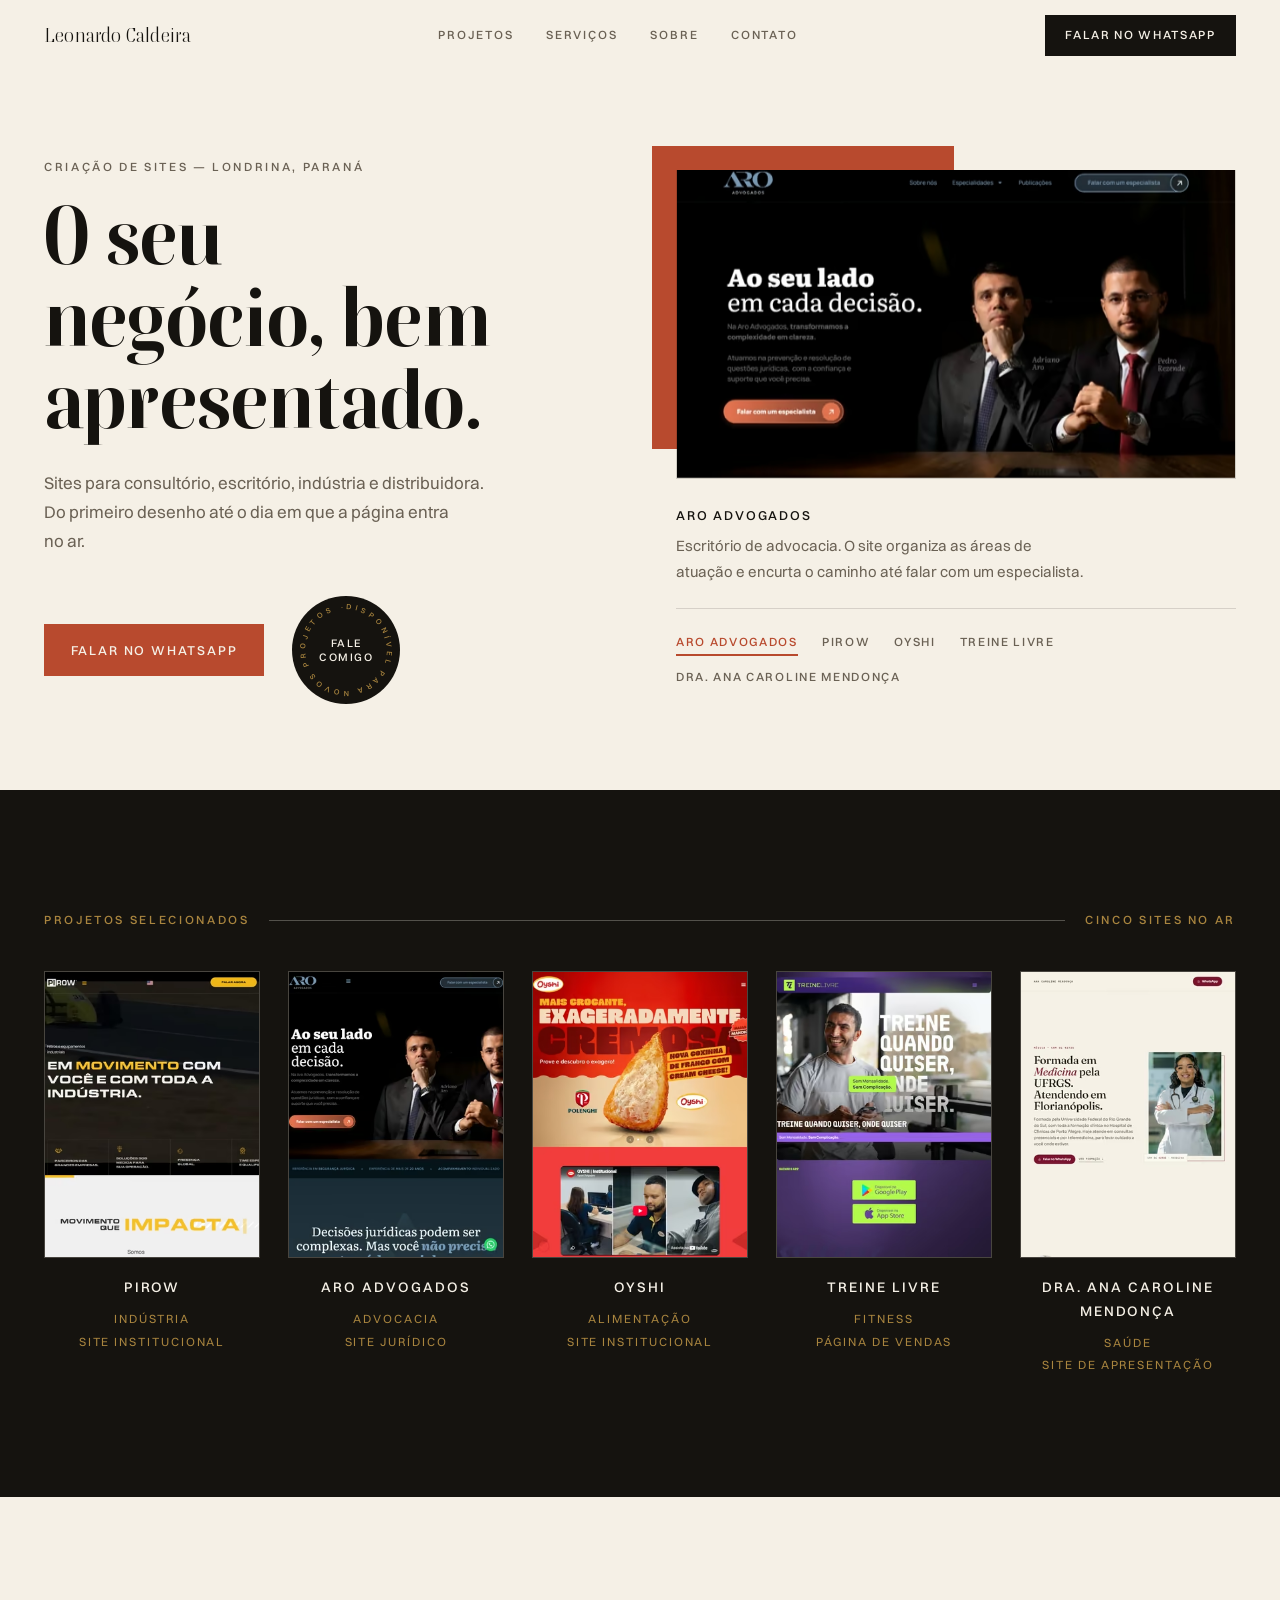
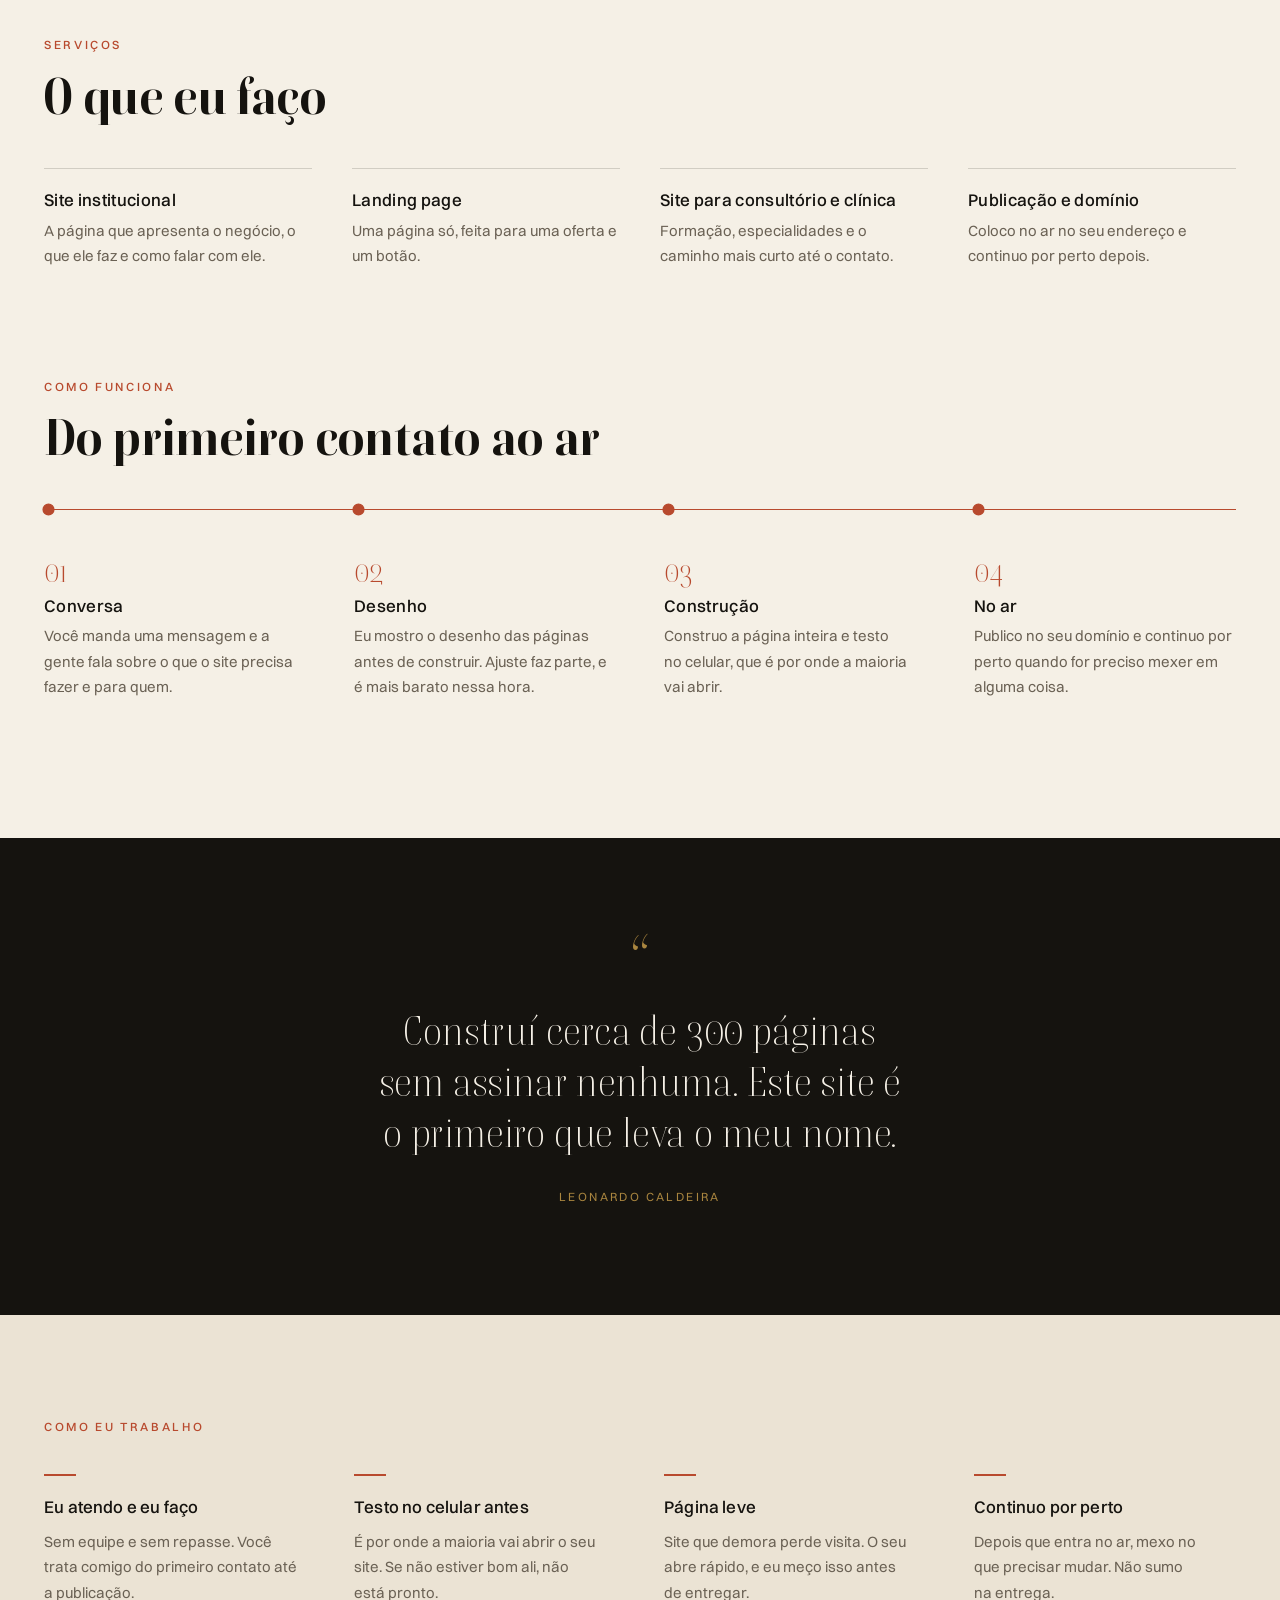
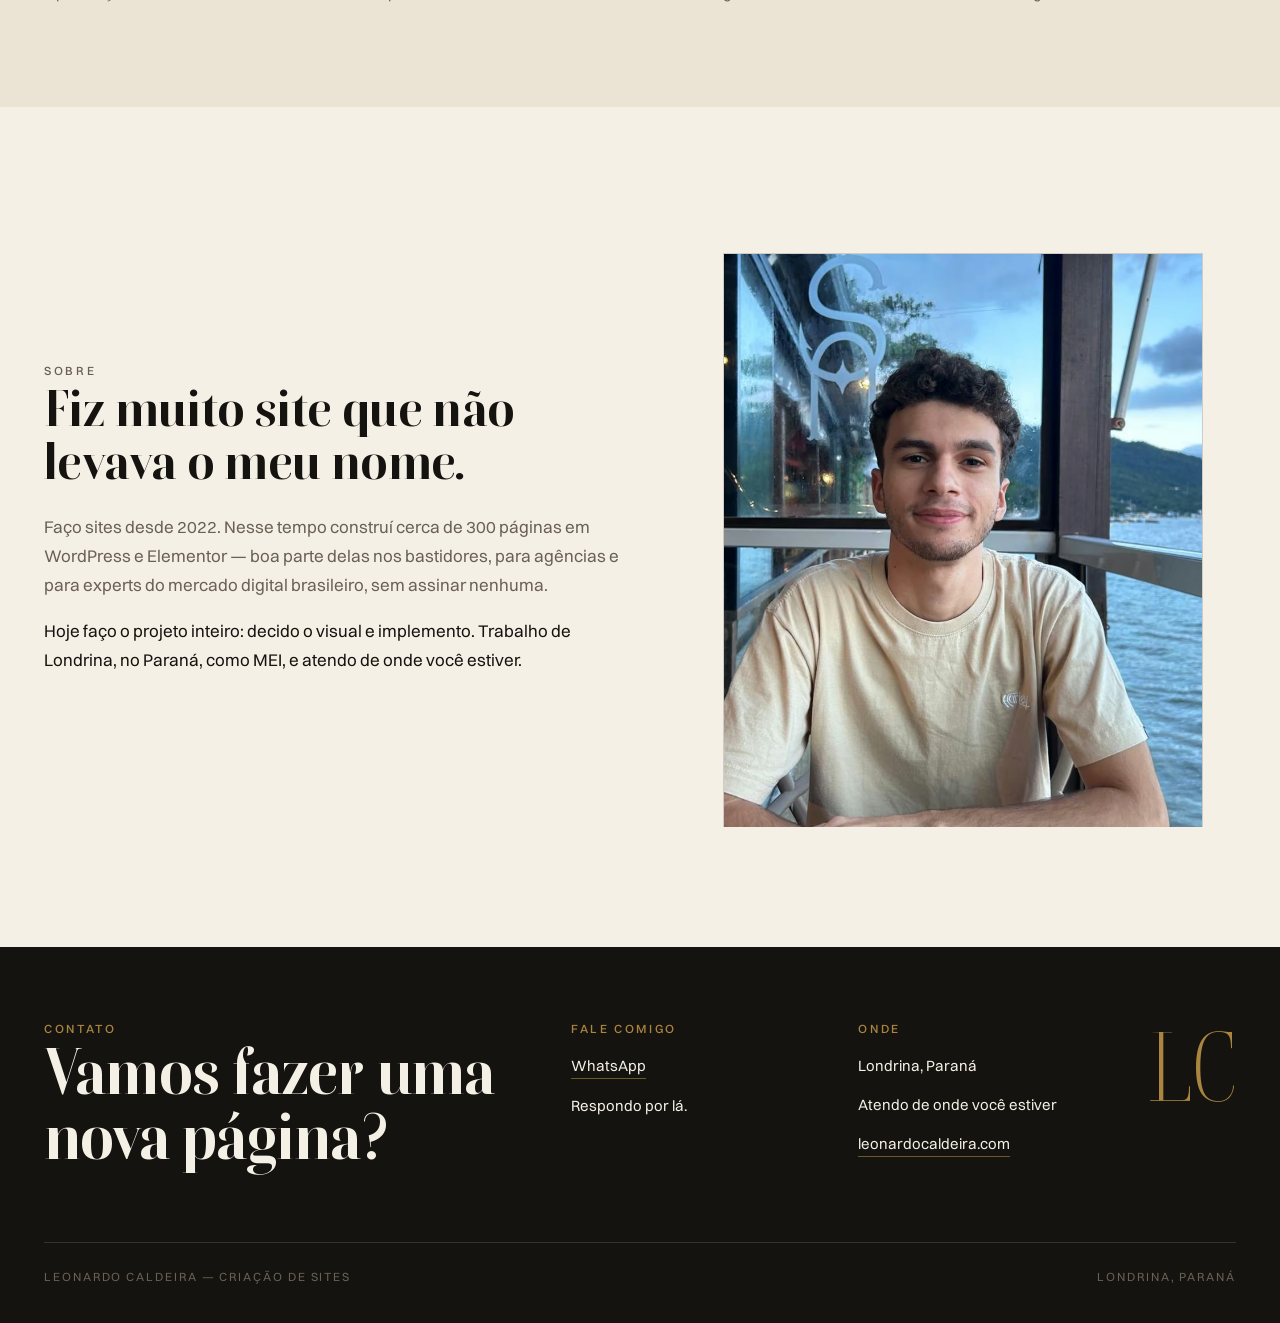
==== commit 23b0e5d7: "Titulos h1 e h2 em negrito (Boska Bold)" ====
--- a/index.html
+++ b/index.html
@@ -20,8 +20,9 @@
 
 <link rel="icon" href="assets/favicon.svg" type="image/svg+xml">
 <link rel="preload" href="assets/fontes/Boska-Regular.woff2" as="font" type="font/woff2" crossorigin>
+<link rel="preload" href="assets/fontes/Boska-Bold.woff2" as="font" type="font/woff2" crossorigin>
 <link rel="preload" href="assets/fontes/Switzer-Regular.woff2" as="font" type="font/woff2" crossorigin>
-<link rel="stylesheet" href="estilos.css">
+<link rel="stylesheet" href="estilos.css?v=20260819">
 <script>if("IntersectionObserver" in window)document.documentElement.classList.add("js")</script>
 </head>
 <body>
@@ -40,7 +41,7 @@
         <li><a href="#contato">Contato</a></li>
       </ul>
     </nav>
-    <a class="botao botao-escuro" href="https://wa.link/hfa51p" target="_blank" rel="noopener" aria-label="Falar no WhatsApp"><span class="so-largo">Falar no </span>WhatsApp</a>
+    <a class="botao botao-escuro" href="https://wa.me/5543991846980?text=Ol%C3%A1%2C%20Leonardo%21%20Vi%20o%20seu%20site%20e%20queria%20falar%20sobre%20um%20projeto." target="_blank" rel="noopener" aria-label="Falar no WhatsApp"><span class="so-largo">Falar no </span>WhatsApp</a>
   </div>
 </header>
 
@@ -55,7 +56,7 @@
           <h1 class="fatiar fatiar-letras">O seu negócio, bem apresentado.</h1>
           <p class="hero-p palavras">Sites para consultório, escritório, indústria e distribuidora. Do primeiro desenho até o dia em que a página entra no ar.</p>
           <div class="hero-acao">
-            <a class="botao botao-terra" href="https://wa.link/hfa51p" target="_blank" rel="noopener">Falar no WhatsApp</a>
+            <a class="botao botao-terra" href="https://wa.me/5543991846980?text=Ol%C3%A1%2C%20Leonardo%21%20Vi%20o%20seu%20site%20e%20queria%20falar%20sobre%20um%20projeto." target="_blank" rel="noopener">Falar no WhatsApp</a>
             <span class="selo" aria-hidden="true">
               <svg viewBox="0 0 120 120">
                 <circle cx="60" cy="60" r="60" fill="#15130F"></circle>
@@ -337,7 +338,7 @@
       </div>
       <div class="bloco-contato revela">
         <p class="eyebrow">Fale comigo</p>
-        <a href="https://wa.link/hfa51p" target="_blank" rel="noopener">WhatsApp</a>
+        <a href="https://wa.me/5543991846980?text=Ol%C3%A1%2C%20Leonardo%21%20Vi%20o%20seu%20site%20e%20queria%20falar%20sobre%20um%20projeto." target="_blank" rel="noopener">WhatsApp</a>
         <span>Respondo por lá.</span>
       </div>
       <div class="bloco-contato revela">
@@ -359,6 +360,6 @@
   </div>
 </footer>
 
-<script type="module" src="assets/js/principal.js"></script>
+<script type="module" src="assets/js/principal.js?v=20260819"></script>
 </body>
 </html>
--- a/estilos.css
+++ b/estilos.css
@@ -14,6 +14,13 @@
   font-family: 'Boska';
   src: url('assets/fontes/Boska-Regular.woff2') format('woff2');
   font-weight: 400;
+  font-style: normal;
+  font-display: swap;
+}
+@font-face {
+  font-family: 'Boska';
+  src: url('assets/fontes/Boska-Bold.woff2') format('woff2');
+  font-weight: 700;
   font-style: normal;
   font-display: swap;
 }
@@ -101,6 +108,7 @@
   text-wrap: balance;
 }
 
+h1, h2 { font-weight: 700; }
 h2 { font-size: clamp(1.9rem, 4.4vw, 3.2rem); }
 h3 { font-size: 1.0625rem; font-family: var(--corpo); font-weight: 500; letter-spacing: 0.02em; }
 
